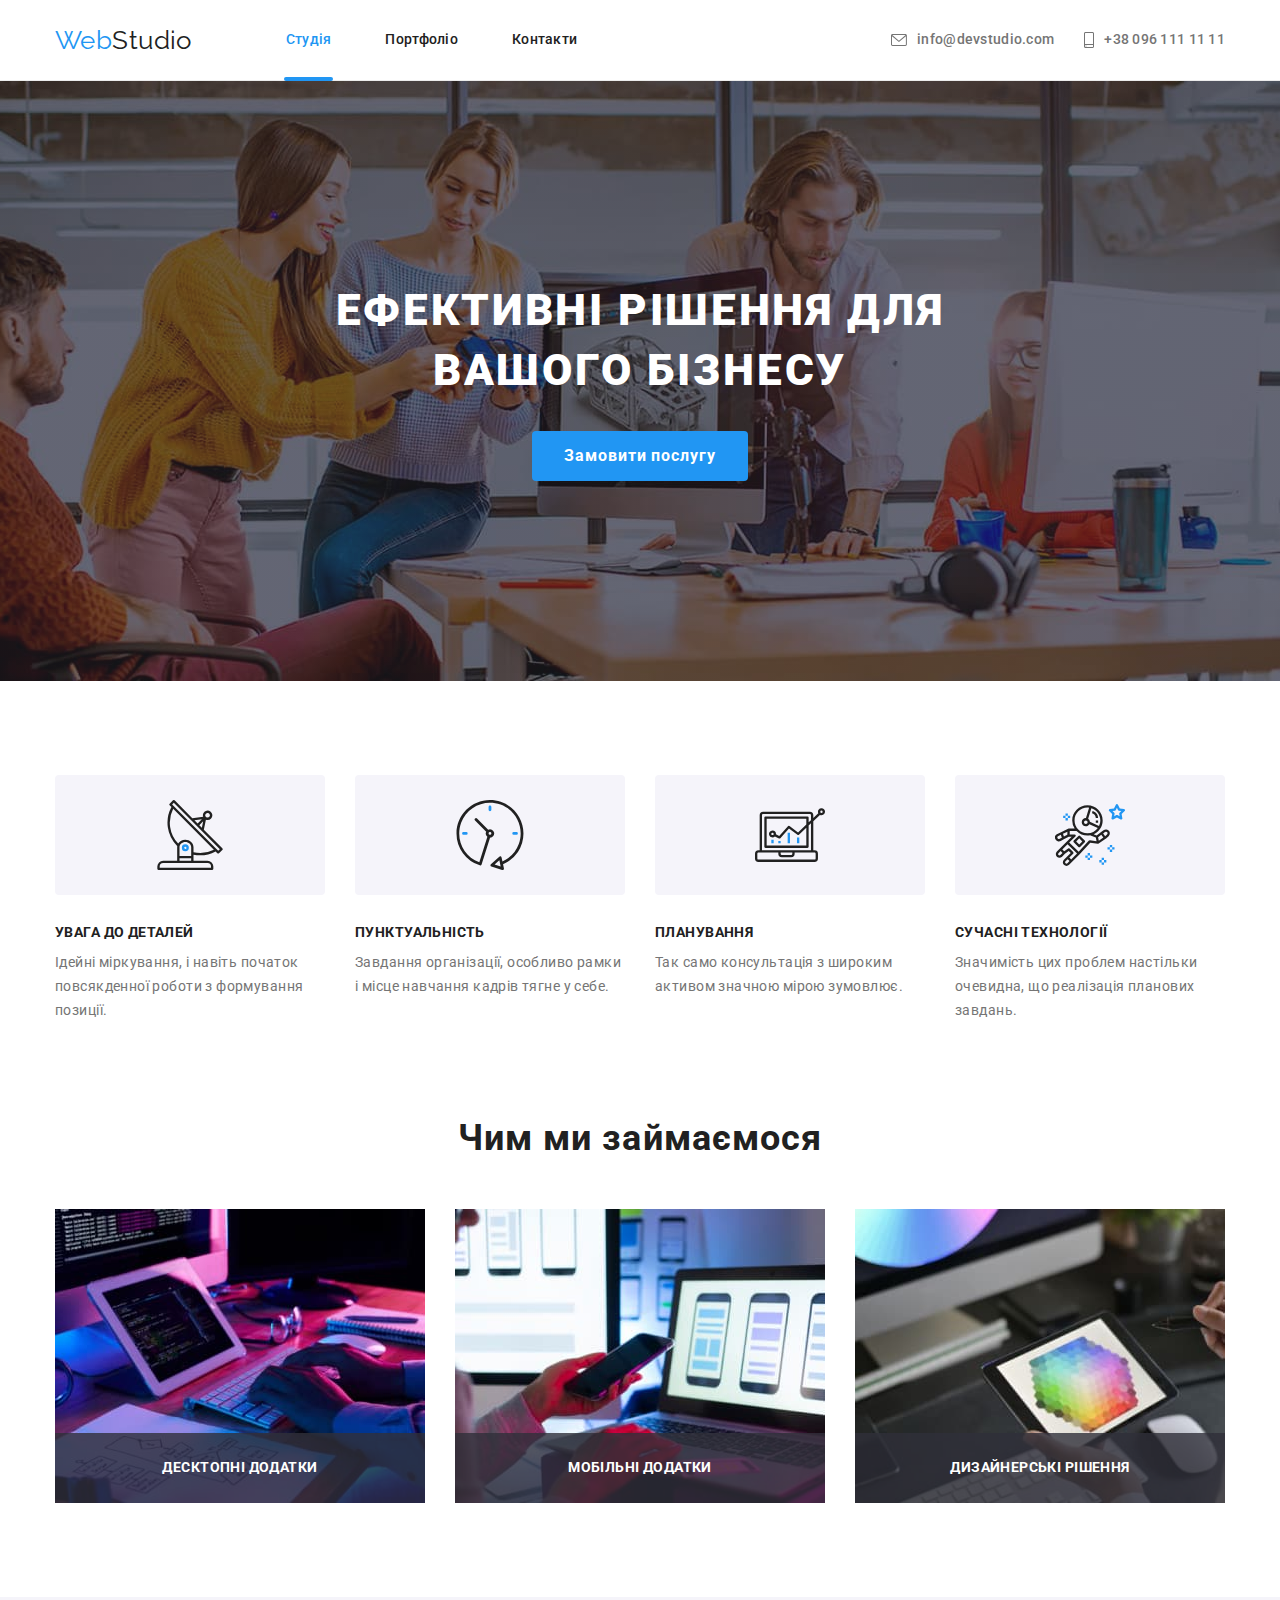
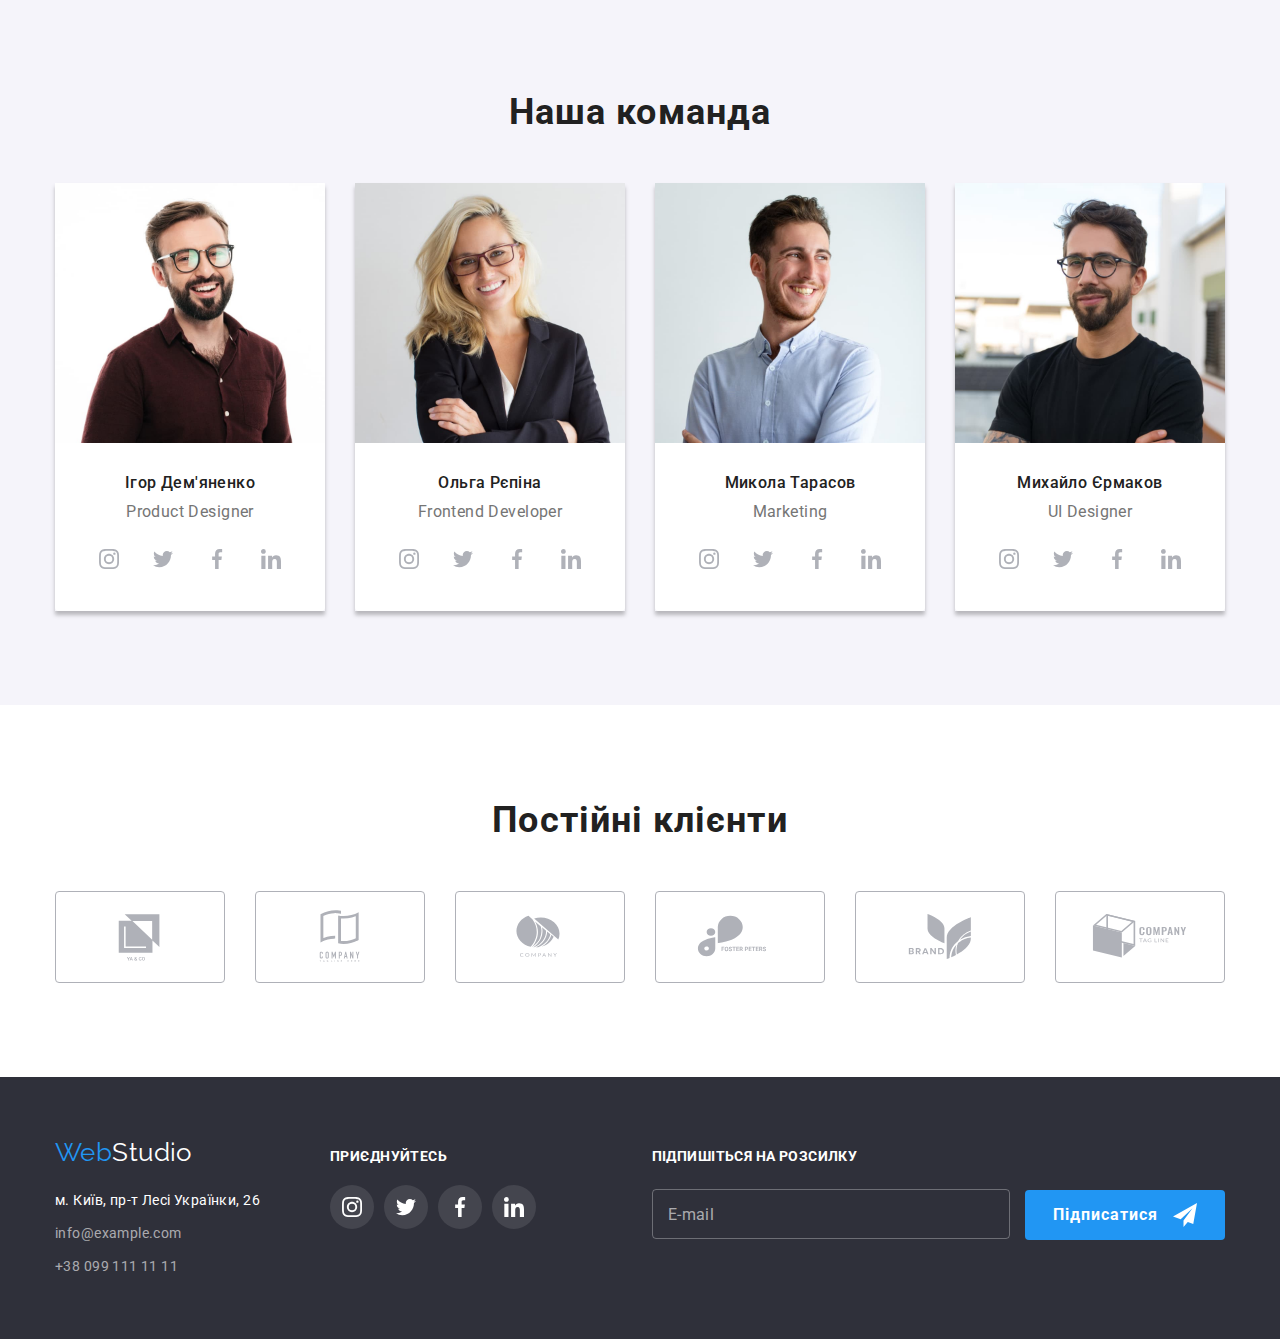
==== index.html @ 9e4a6df4 "Update" ====
<!DOCTYPE html>
<html lang="uk">
  <head>
    <meta charset="UTF-8" />
    <meta http-equiv="X-UA-Compatible" content="IE=edge" />
    <meta name="viewport" content="width=device-width, initial-scale=1.0" />
    <title>Document</title>
    <link
      href="https://fonts.googleapis.com/css2?family=Raleway:wght@700&family=Roboto:wght@400;500;700;900&display=swap"
      rel="stylesheet"
    />
    <link
      rel="stylesheet"
      href="https://cdnjs.cloudflare.com/ajax/libs/modern-normalize/1.1.0/modern-normalize.min.css"
    />
    <link rel="stylesheet" href="./css/main.min.css" />
  </head>

  <body>
    <!-- Head -->
    <header class="header">
      <div class="container header__container">
        <a class="logo" href="./index.html"><span class="logo__accent">Web</span>Studio</a>
        <div class="menu-container">
          <nav class="navigation">
            <ul class="navigation__list">
              <li class="navigation__item">
                <a href="./index.html" class="navigation__link navigation__link_current">Студія</a>
              </li>
              <li class="navigation__item">
                <a href="./portfolio.html" class="navigation__link">Портфоліо</a>
              </li>
              <li class="navigation__item">
                <a href="" class="navigation__link">Контакти</a>
              </li>
            </ul>
          </nav>
          <ul class="contact">
            <li class="contact__item">
              <a href="mailto:info@devstudio.com" class="contact__link"
                ><svg class="contact__icon" width="16" height="12">
                  <use href="./images/icons.svg#icon-envelope"></use></svg
                >info@devstudio.com</a
              >
            </li>
            <li class="contact__item">
              <a href="tel:+380961111111" class="contact__link"
                ><svg class="contact__icon" width="10" height="16">
                  <use href="./images/icons.svg#icon-smartphone"></use></svg
                >+38 096 111 11 11</a
              >
            </li>
          </ul>
        </div>
        <button class="menu-open" type="button">
          <svg class="menu-open-icon" width="40" height="40">
            <use href="./images/icons.svg#icon-menu_open"></use>
          </svg>
        </button>
      </div>
      <div class="mob-menu is-hidden">
        <div class="container">
          <div class="mob-menu-top">
            <button class="menu-close" type="button">
              <svg class="menu-close-icon" width="40" height="40">
                <use href="./images/icons.svg#icon-menu-close"></use>
              </svg>
            </button>
            <nav class="mob-menu-nav">
              <ul class="mob-menu-list">
                <li class="mob-menu-item">
                  <a href="./index.html" class="mob-menu-link mob-menu-link--current">Студія</a>
                </li>
                <li class="mob-menu-item">
                  <a href="./portfolio.html" class="mob-menu-link">Портфоліо</a>
                </li>
                <li class="mob-menu-item">
                  <a href="" class="mob-menu-link">Контакти</a>
                </li>
              </ul>
            </nav>
          </div>
          <div class="mob-menu-bottom">
            <ul class="mob-connect-list">
              <li class="mob-connect-item">
                <a href="tel:+380961111111" class="mob-connect-link__tel">+38 096 111 11 11</a>
              </li>
              <li class="mob-connect-item">
                <a href="mailto:info@devstudio.com" class="mob-connect-link__mail"
                  >info@devstudio.com</a
                >
              </li>
            </ul>
            <ul class="mob-soc-list">
              <li class="mob-soc-item">
                <a class="mob-soc-link" href="" target="_blank" rel="noopener noreferrer nofollow"
                  >Instagram</a
                >
              </li>
              <li class="mob-soc-item">
                <a class="mob-soc-link" href="" target="_blank" rel="noopener noreferrer nofollow"
                  >Twitter</a
                >
              </li>
              <li class="mob-soc-item">
                <a class="mob-soc-link" href="" target="_blank" rel="noopener noreferrer nofollow"
                  >Facebook</a
                >
              </li>
              <li class="mob-soc-item">
                <a class="mob-soc-link" href="" target="_blank" rel="noopener noreferrer nofollow"
                  >LinkedIn</a
                >
              </li>
            </ul>
          </div>
        </div>
      </div>
    </header>
    <!-- Hero -->
    <main>
      <section class="hero">
        <div class="container hero__container">
          <h1 class="hero__title">Ефективні рішення для<br />вашого бізнесу</h1>
          <button type="button" class="button hero__button" data-modal-open>
            Замовити послугу
          </button>
        </div>
      </section>
      <!-- Feature -->
      <section class="section feature">
        <div class="container feature__container">
          <h2 class="feature__title visually_hidden">Переваги</h2>
          <ul class="picture">
            <li class="picture__item">
              <div class="picture__img">
                <svg class="picture__icon" width="70" height="70">
                  <use href="./images/icons.svg#icon-antenna"></use>
                </svg>
              </div>
              <h3 class="picture__title">УВАГА ДО ДЕТАЛЕЙ</h3>
              <p class="picture__text">
                Ідейні міркування, і навіть початок повсякденної роботи з формування позиції.
              </p>
            </li>
            <li class="picture__item">
              <div class="picture__img">
                <svg class="picture__icon" width="70" height="70">
                  <use href="./images/icons.svg#icon-clock"></use>
                </svg>
              </div>
              <h3 class="picture__title">ПУНКТУАЛЬНІСТЬ</h3>
              <p class="picture__text">
                Завдання організації, особливо рамки і місце навчання кадрів тягне у себе.
              </p>
            </li>
            <li class="picture__item">
              <div class="picture__img">
                <svg class="picture__icon" width="70" height="70">
                  <use href="./images/icons.svg#icon-diagram"></use>
                </svg>
              </div>
              <h3 class="picture__title">ПЛАНУВАННЯ</h3>
              <p class="picture__text">
                Так само консультація з широким активом значною мірою зумовлює.
              </p>
            </li>
            <li class="picture__item">
              <div class="picture__img">
                <svg class="picture__icon" width="70" height="70">
                  <use href="./images/icons.svg#icon-astronaut"></use>
                </svg>
              </div>
              <h3 class="picture__title">СУЧАСНІ ТЕХНОЛОГІЇ</h3>
              <p class="picture__text">
                Значимість цих проблем настільки очевидна, що реалізація планових завдань.
              </p>
            </li>
          </ul>
        </div>
      </section>
      <!-- Presentation -->
      <section class="section presentation section-hidden">
        <div class="container presentation__container">
          <h2 class="presentation__title section_title">Чим ми займаємося</h2>
          <ul class="gallery">
            <li class="gallery__item">
              <img
                src="./images/computer.jpg"
                alt="Персональний комп'ютер"
                width="370"
                height="294"
              />
              <p class="gallery__title">Десктопні додатки</p>
            </li>
            <li class="gallery__item">
              <img src="./images/phone.jpg" alt="Мобільний пристрій" width="370" height="294" />
              <p class="gallery__title">Мобільні додатки</p>
            </li>
            <li class="gallery__item">
              <img src="./images/tablet.jpg" alt="Планшет" width="370" height="294" />
              <p class="gallery__title">Дизайнерські рішення</p>
            </li>
          </ul>
        </div>
      </section>
      <!-- Team -->
      <section class="section section-secondary-bg-color">
        <div class="container">
          <h2 class="section_title">Наша команда</h2>
          <ul class="team">
            <li class="team__item">
              <img src="./images/designer.jpg" alt="Співробітник" width="270" />
              <div class="team-card">
                <h3 class="team-card__title">Ігор Дем'яненко</h3>
                <p class="team-card__profession">Product Designer</p>
                <ul class="social">
                  <li class="social__item">
                    <a href="" class="social__link">
                      <svg class="social__icon" width="20" height="20">
                        <use href="./images/icons.svg#icon-instagram"></use>
                      </svg>
                    </a>
                  </li>
                  <li class="social__item">
                    <a href="" class="social__link"
                      ><svg class="social__icon" width="20" height="20">
                        <use href="./images/icons.svg#icon-twitter"></use></svg
                    ></a>
                  </li>
                  <li class="social__item">
                    <a href="" class="social__link"
                      ><svg class="social__icon" width="20" height="20">
                        <use href="./images/icons.svg#icon-facebook"></use></svg
                    ></a>
                  </li>
                  <li class="social__item">
                    <a href="" class="social__link"
                      ><svg class="social__icon" width="20" height="20">
                        <use href="./images/icons.svg#icon-linkedin"></use></svg
                    ></a>
                  </li>
                </ul>
              </div>
            </li>
            <li class="team__item">
              <img src="./images/developer.jpg" alt="Співробітниця" width="270" />
              <div class="team-card">
                <h3 class="team-card__title">Ольга Рєпіна</h3>
                <p class="team-card__profession">Frontend Developer</p>
                <ul class="social">
                  <li class="social__item">
                    <a href="" class="social__link">
                      <svg class="social__icon" width="20" height="20">
                        <use href="./images/icons.svg#icon-instagram"></use>
                      </svg>
                    </a>
                  </li>
                  <li class="social__item">
                    <a href="" class="social__link"
                      ><svg class="social__icon" width="20" height="20">
                        <use href="./images/icons.svg#icon-twitter"></use></svg
                    ></a>
                  </li>
                  <li class="social__item">
                    <a href="" class="social__link"
                      ><svg class="social__icon" width="20" height="20">
                        <use href="./images/icons.svg#icon-facebook"></use></svg
                    ></a>
                  </li>
                  <li class="social__item">
                    <a href="" class="social__link"
                      ><svg class="social__icon" width="20" height="20">
                        <use href="./images/icons.svg#icon-linkedin"></use></svg
                    ></a>
                  </li>
                </ul>
              </div>
            </li>
            <li class="team__item">
              <img src="./images/marketing.jpg" alt="Співробітник" width="270" />
              <div class="team-card">
                <h3 class="team-card__title">Микола Тарасов</h3>
                <p class="team-card__profession">Marketing</p>
                <ul class="social">
                  <li class="social__item">
                    <a href="" class="social__link">
                      <svg class="social__icon" width="20" height="20">
                        <use href="./images/icons.svg#icon-instagram"></use>
                      </svg>
                    </a>
                  </li>
                  <li class="social__item">
                    <a href="" class="social__link"
                      ><svg class="social__icon" width="20" height="20">
                        <use href="./images/icons.svg#icon-twitter"></use></svg
                    ></a>
                  </li>
                  <li class="social__item">
                    <a href="" class="social__link"
                      ><svg class="social__icon" width="20" height="20">
                        <use href="./images/icons.svg#icon-facebook"></use></svg
                    ></a>
                  </li>
                  <li class="social__item">
                    <a href="" class="social__link"
                      ><svg class="social__icon" width="20" height="20">
                        <use href="./images/icons.svg#icon-linkedin"></use></svg
                    ></a>
                  </li>
                </ul>
              </div>
            </li>
            <li class="team__item">
              <img src="./images/uidesigner.jpg" alt="Співробітник" width="270" />
              <div class="team-card">
                <h3 class="team-card__title">Михайло Єрмаков</h3>
                <p class="team-card__profession">UI Designer</p>
                <ul class="social">
                  <li class="social__item">
                    <a href="" class="social__link">
                      <svg class="social__icon" width="20" height="20">
                        <use href="./images/icons.svg#icon-instagram"></use>
                      </svg>
                    </a>
                  </li>
                  <li class="social__item">
                    <a href="" class="social__link"
                      ><svg class="social__icon" width="20" height="20">
                        <use href="./images/icons.svg#icon-twitter"></use></svg
                    ></a>
                  </li>
                  <li class="social__item">
                    <a href="" class="social__link"
                      ><svg class="social__icon" width="20" height="20">
                        <use href="./images/icons.svg#icon-facebook"></use></svg
                    ></a>
                  </li>
                  <li class="social__item">
                    <a href="" class="social__link"
                      ><svg class="social__icon" width="20" height="20">
                        <use href="./images/icons.svg#icon-linkedin"></use></svg
                    ></a>
                  </li>
                </ul>
              </div>
            </li>
          </ul>
        </div>
      </section>
      <!-- Client -->
      <section class="section">
        <div class="container">
          <h2 class="section_title">Постійні клієнти</h2>
          <ul class="client">
            <li class="client__item">
              <a href="" class="client__link"
                ><svg class="client__icon" width="106" height="60">
                  <use href="./images/icons.svg#icon-logo"></use></svg
              ></a>
            </li>
            <li class="client__item">
              <a href="" class="client__link"
                ><svg class="client__icon" width="106" height="60">
                  <use href="./images/icons.svg#icon-logo-1"></use></svg
              ></a>
            </li>
            <li class="client__item">
              <a href="" class="client__link"
                ><svg class="client__icon" width="106" height="60">
                  <use href="./images/icons.svg#icon-logo-2"></use></svg
              ></a>
            </li>
            <li class="client__item">
              <a href="" class="client__link"
                ><svg class="client__icon" width="106" height="60">
                  <use href="./images/icons.svg#icon-logo-3"></use></svg
              ></a>
            </li>
            <li class="client__item">
              <a href="" class="client__link"
                ><svg class="client__icon" width="106" height="60">
                  <use href="./images/icons.svg#icon-logo-4"></use></svg
              ></a>
            </li>
            <li class="client__item">
              <a href="" class="client__link"
                ><svg class="client__icon" width="106" height="60">
                  <use href="./images/icons.svg#icon-logo-5"></use></svg
              ></a>
            </li>
          </ul>
        </div>
      </section>
    </main>
    <!-- Footer -->
    <footer class="footer">
      <div class="container footer__container">
        <div class="footer__content">
          <div class="footer__left">
            <a class="logo logo_light" href="./index.html"
              ><span class="logo__accent">Web</span>Studio</a
            >
            <address>
              <ul class="connect">
                <li class="connect__item">
                  <a
                    href="https://goo.gl/maps/UnmmoopjUjEERXCH8"
                    target="_blank"
                    rel="noopener noreferrer"
                    class="connect__link"
                    >м. Київ, пр-т Лесі Українки, 26</a
                  >
                </li>
                <li class="connect__item">
                  <a href="mailto:info@example.com" class="connect__link connect__link_grey"
                    >info@example.com</a
                  >
                </li>
                <li class="connect__item">
                  <a href="tel:+380991111111" class="connect__link connect__link_grey"
                    >+38 099 111 11 11</a
                  >
                </li>
              </ul>
            </address>
          </div>
          <div class="invait">
            <h2 class="invait__title">приєднуйтесь</h2>
            <ul class="social">
              <li class="social__item">
                <a href="" class="social__link"
                  ><svg class="social__icon social__icon_white" width="20" height="20">
                    <use href="./images/icons.svg#icon-instagram"></use></svg
                ></a>
              </li>
              <li class="social__item">
                <a href="" class="social__link"
                  ><svg class="social__icon social__icon_white" width="20" height="20">
                    <use href="./images/icons.svg#icon-twitter"></use></svg
                ></a>
              </li>
              <li class="social__item">
                <a href="" class="social__link"
                  ><svg class="social__icon social__icon_white" width="20" height="20">
                    <use href="./images/icons.svg#icon-facebook"></use></svg
                ></a>
              </li>
              <li class="social__item">
                <a href="" class="social__link"
                  ><svg class="social__icon social__icon_white" width="20" height="20">
                    <use href="./images/icons.svg#icon-linkedin"></use></svg
                ></a>
              </li>
            </ul>
          </div>
        </div>
        <form class="subscribe">
          <label for="user-email" class="subscribe__label">Підпишіться на розсилку</label>
          <div class="connection">
            <input
              type="email"
              class="connection__input"
              name="user-email"
              id="subscribe-email"
              placeholder="E-mail"
              required
            />
            <button class="connection__button" type="submit">
              Підписатися
              <svg class="connection__icon" width="24" height="24">
                <use href="./images/icons.svg#icon-send"></use>
              </svg>
            </button>
          </div>
        </form>
      </div>
    </footer>
    <!-- Modal -->
    <div class="backdrop is-hidden" data-modal>
      <div class="modal">
        <button type="button" class="modal__close" data-modal-close>
          <svg class="modal__cross" width="18" height="18">
            <use href="./images/icons.svg#icon-close"></use>
          </svg>
        </button>
        <p class="modal__title">Залиште свої дані, ми вам передзвонимо</p>
        <form class="modal__form">
          <div class="modal__fieled">
            <label for="user-name" class="modal__label">Ім'я</label>
            <span class="modal__wrap">
              <input type="text" class="modal__input" name="user-name" id="user-name" required />
              <svg class="modal__icon" width="18" height="18">
                <use href="./images/icons.svg#icon-person"></use>
              </svg>
            </span>
          </div>
          <div class="modal__fieled">
            <label for="user-tel" class="modal__label">Телефон</label>
            <span class="modal__wrap">
              <input type="tel" class="modal__input" name="user-tel" id="user-tel" required />
              <svg class="modal__icon" width="18" height="18">
                <use href="./images/icons.svg#icon-phone"></use>
              </svg>
            </span>
          </div>
          <div class="modal__fieled">
            <label for="user-email" class="modal__label">Пошта</label>
            <span class="modal__wrap">
              <input type="email" class="modal__input" name="user-email" id="user-email" required />
              <svg class="modal__icon" width="18" height="18">
                <use href="./images/icons.svg#icon-email"></use>
              </svg>
            </span>
          </div>
          <div class="modal__fieled">
            <label for="user-text" class="modal__label">Коментар</label>
            <textarea
              name="user-text"
              class="modal__comment"
              id="user-text"
              placeholder="Введіть текст"
            ></textarea>
          </div>
          <div class="modal__agreement">
            <input
              type="checkbox"
              class="modal__check visually_hidden"
              name="mailing-list"
              id="mailing-list"
            />
            <label for="mailing-list" class="check__text"
              ><span class="modal__box"
                ><svg class="modal__mark" width="11" height="8">
                  <use href="./images/icons.svg#icon-check"></use></svg></span
              ><span
                >Погоджуюся з розсилкою та приймаю
                <a href="" class="modal__agree"> Умови договору</a></span
              ></label
            >
          </div>
          <button class="modal__button" type="submit">Відправити</button>
        </form>
      </div>
    </div>
    <script src="./js/modal.js"></script>
    <script src="./js/menu.js"></script>
  </body>
</html>
---- css/main.min.css ----
*,*::before,*::after{box-sizing:border-box}h1,h2,h3,h4,h5,p{margin-top:0;margin-bottom:0}ul,ol{list-style:none;padding:0;margin:0}img{display:block;width:100%;max-width:100%;height:auto}a{color:currentColor;text-decoration:none}address{font-style:normal}body{background-color:#fff;color:#757575;font-family:Roboto,sans-serif;letter-spacing:.03em;font-size:14px;line-height:1.71}header{border-bottom-width:1px;border-bottom-style:solid;border-bottom-color:#ececec}.visually_hidden{position:absolute;white-space:nowrap;width:1px;height:1px;overflow:hidden;border:0;padding:0;clip:rect(0 0 0 0);-webkit-clip-path:inset(50%);clip-path:inset(50%);margin:-1px}.is-hidden{visibility:hidden;opacity:0;pointer-events:none}.no-scroll{overflow:hidden}.section{padding-top:60px;padding-bottom:60px}@media screen and (min-width: 1200px){.section{padding-top:94px;padding-bottom:94px}}.container{margin-left:auto;margin-right:auto;width:100%;padding-left:15px;padding-right:15px}@media screen and (min-width: 480px){.container{max-width:480px}}@media screen and (min-width: 768px){.container{max-width:768px}}@media screen and (min-width: 1200px){.container{max-width:1200px}}.section_title{font-weight:700;text-align:center;letter-spacing:.03em;color:#212121;margin-top:0}@media screen and (max-width: 1199px){.section_title{font-size:28px;line-height:1.18;margin-bottom:30px}}@media screen and (min-width: 1200px){.section_title{font-size:36px;line-height:1.17;margin-bottom:50px}}button{font-family:inherit;display:inline-block;cursor:pointer;text-decoration:none;border:0;border-radius:4px}.hero__button{color:#fff;background-color:#2196f3;font-weight:700;font-size:16px;line-height:1.87;letter-spacing:.06em;padding:10px 32px;min-width:216px}.logo{color:#212121;font-family:Raleway,sans-serif;font-size:24px;line-height:1.17;text-decoration:none}@media screen and (min-width: 1200px){.logo{font-size:26px;line-height:1.19}}.logo__accent{color:#2196f3}.logo_light{color:#fff}.menu-container{display:none}@media screen and (min-width: 768px){.menu-container{display:contents}}.navigation__list{display:flex;gap:50px}@media screen and (min-width: 768px){.navigation__list{margin-left:88px}}@media screen and (min-width: 1200px){.navigation__list{margin-left:92px}}.navigation__list .navigation__link{color:#212121;font-weight:500;font-size:14px;line-height:1.14;letter-spacing:.02em;text-decoration:none;display:block;padding-top:32px;padding-bottom:32px;padding-left:2px;padding-right:2px;transition:250ms cubic-bezier(0.4, 0, 0.2, 1)}.navigation__list .navigation__link:hover,.navigation__list .navigation__link:focus{color:#2196f3}.navigation__list .navigation__link_current{color:#2196f3;position:relative}.navigation__list .navigation__link_current::after{content:"";width:100%;height:4px;background-color:#2196f3;border-radius:2px;position:absolute;bottom:-1px;left:0}.contact{display:flex;margin-left:auto}.contact__link{font-weight:500;font-size:14px;line-height:1.14;letter-spacing:.02em;text-decoration:none;display:flex;align-items:center;color:#757575;transition:250ms cubic-bezier(0.4, 0, 0.2, 1)}.contact__link:hover,.contact__link:focus{color:#2196f3}@media screen and (min-width: 768px){.contact{flex-wrap:wrap;gap:10px;width:160px}}@media screen and (min-width: 1200px){.contact{gap:30px;width:100%;justify-content:end}}.contact__icon{fill:currentColor;margin-right:10px}.header__container{display:flex;align-items:center;height:60px}@media screen and (min-width: 768px){.header__container{height:80px}}.menu-open{fill:#212121;margin-left:auto;background-color:rgba(0,0,0,0);border:none;padding:0px;margin-top:10px;margin-bottom:10px}.menu-open:hover,.menu-open:focus{fill:#2196f3}@media screen and (min-width: 767px){.menu-open{display:none}}.mob-menu{position:fixed;top:0;left:0;background-color:#fff;width:100vw;height:100vh;padding:10px 0px 48px 25px}.mob-menu>.container{height:100%;display:flex;flex-direction:column;justify-content:space-between;overflow:auto}.menu-close{fill:#212121;margin-left:auto;display:block;background-color:rgba(0,0,0,0);border:none;padding:0px;transition:250ms cubic-bezier(0.4, 0, 0.2, 1)}.menu-close:hover,.menu-close:focus{fill:#2196f3}.mob-menu-link{font-weight:500;font-size:40px;line-height:1.18;letter-spacing:.02em;color:#212121;transition:250ms cubic-bezier(0.4, 0, 0.2, 1)}.mob-menu-link:hover,.mob-menu-link:focus{color:#2196f3}.mob-menu-item:not(:last-child){margin-bottom:32px}.mob-connect-link__mail{font-weight:500;font-size:24px;line-height:1.17;letter-spacing:.02em;margin-top:32px;transition:250ms cubic-bezier(0.4, 0, 0.2, 1)}.mob-connect-link__mail:hover,.mob-connect-link__mail:focus{color:#2196f3}.mob-connect-link__tel{font-weight:500;font-size:34px;line-height:1.18;letter-spacing:.02em;transition:250ms cubic-bezier(0.4, 0, 0.2, 1);margin-bottom:32px}.mob-connect-link__tel:hover,.mob-connect-link__tel:focus{color:#2196f3}.mob-connect-item:not(:last-child){margin-bottom:32px}.mob-connect-list{margin-bottom:64px}.mob-soc-link{font-weight:500;font-size:18px;line-height:1.22;letter-spacing:.02em;color:#2196f3}.mob-soc-list{display:flex;position:relative;gap:20px}.mob-soc-item:not(:last-child)::after{content:"";position:absolute;margin-left:10px;width:0;height:22px;border:1px solid;color:rgba(33,33,33,.2)}.hero{background-color:#2f303a;text-align:center;padding-top:118px;padding-bottom:118px;max-width:1600px;height:auto;margin-left:auto;margin-right:auto;background-image:linear-gradient(rgba(47, 48, 58, 0.4), rgba(47, 48, 58, 0.4)),url(../images/hero-bg.jpg);background-repeat:no-repeat;background-position:center;background-size:cover}@media screen and (min-width: 1200px){.hero{padding-top:200px;padding-bottom:200px;height:600px}}.hero__title{color:#fff;font-weight:900;font-size:26px;line-height:1.62;letter-spacing:.06em;text-transform:uppercase;margin-top:0;margin-bottom:30px}@media screen and (min-width: 1200px){.hero__title{font-size:44px;line-height:1.36}}.picture{display:flex;flex-wrap:wrap;gap:30px}.picture__title{color:#212121;font-weight:700;font-size:14px;line-height:1.14;margin-top:0;margin-bottom:10px}@media screen and (max-width: 767px){.picture__title{text-align:center}}.picture__item{width:100%}@media screen and (min-width: 768px){.picture__item{width:calc((100% - 30px)/2)}}@media screen and (min-width: 1200px){.picture__item{width:calc((100% - 90px)/4)}}.picture__img{width:100%;height:120px;background-color:#f5f4fa;border-radius:4px;display:flex;align-items:center;justify-content:center;margin-bottom:30px}.section-hidden{padding-top:0}@media screen and (max-width: 1199px){.section-hidden{display:none}}.gallery{display:flex;flex-wrap:wrap;gap:30px}.gallery__item{width:370px;position:relative}.gallery__title{color:#fff;background-color:rgba(47,48,58,.8);font-weight:700;font-size:14px;line-height:1.14;text-align:center;letter-spacing:.03em;text-transform:uppercase;position:absolute;bottom:0;left:0;display:flex;align-items:center;justify-content:center;width:100%;height:70px}.section-secondary-bg-color{background-color:#f5f4fa}.team-card__title{color:#212121;font-weight:500;font-size:16px;line-height:1.19;text-align:center;background-color:#fff;margin-bottom:10px;display:flex;justify-content:center}.team{display:flex;flex-wrap:wrap;gap:30px}.team .team-card__profession{font-size:16px;line-height:1.19;text-align:center;background-color:#fff;display:flex;justify-content:center;margin-bottom:16px}.team .team__item{width:100%;box-shadow:0px 4px 4px 0px rgba(0,0,0,.25)}@media screen and (min-width: 768px){.team .team__item{width:calc((100% - 30px)/2)}}@media screen and (min-width: 1200px){.team .team__item{width:calc((100% - 30px)/4);width:270px}}.team-card{padding:30px 10px;background-color:#fff;border-radius:0px 0px 4px 4px}.team-card .social{display:flex;justify-content:center;gap:10px}.social__link{width:44px;height:44px;background-color:#fff;border-radius:50%;display:flex;align-items:center;justify-content:center;transition:250ms cubic-bezier(0.4, 0, 0.2, 1)}.social__link:hover,.social__link:focus{background-color:#2196f3}.social__icon{fill:#afb1b8;transition:250ms cubic-bezier(0.4, 0, 0.2, 1)}.social__link:hover .social__icon,.social__link:focus .social__icon{fill:#fff}.client{display:flex;flex-wrap:wrap;justify-content:center;gap:30px}.client__link{height:92px;border:1px solid #afb1b8;border-radius:4px;display:flex;align-items:center;justify-content:center;transition:250ms cubic-bezier(0.4, 0, 0.2, 1)}.client__link:hover,.client__link:focus{border-color:#2196f3}@media screen and (min-width: 480px){.client__link{width:210px}}@media screen and (min-width: 768px){.client__link{width:226px}}@media screen and (min-width: 1200px){.client__link{width:170px}}.client__icon{fill:#afb1b8;transition:250ms cubic-bezier(0.4, 0, 0.2, 1)}.client__link:hover .client__icon,.client__link:focus .client__icon{fill:#2196f3}.client__item .item{width:100%}@media screen and (min-width: 480px){.client__item .item{width:calc((100% - 30px)/2)}}@media screen and (min-width: 768px){.client__item .item{width:calc((100% - 30px)/3)}}@media screen and (min-width: 1200px){.client__item .item{width:calc((100% - 30px)/6)}}.filter{display:flex;flex-wrap:wrap;margin-bottom:40px;-moz-column-gap:8px;column-gap:8px;row-gap:15px;width:326px}@media screen and (min-width: 768px){.filter{width:100%;justify-content:center;margin-bottom:30px}}@media screen and (min-width: 1200px){.filter{margin-bottom:50px}}.filter__button{color:#212121;background-color:#f5f4fa;font-weight:500;font-size:16px;line-height:1.62;padding:6px 22px;min-width:73px;transition:250ms cubic-bezier(0.4, 0, 0.2, 1)}.filter__button:hover,.filter__button:focus{color:#fff;background-color:#2196f3;border-color:#2196f3;box-shadow:0px 4px 4px 0px rgba(0,0,0,.25)}.definition{padding:20px 24px;border-right:1px solid #eee;border-bottom:1px solid #eee;border-left:1px solid #eee;flex-grow:1}.definition__title{color:#212121;font-weight:700;font-size:18px;line-height:2;letter-spacing:.06em;margin-bottom:4px}.definition__type{font-size:16px;line-height:1.87}.product{display:flex;flex-wrap:wrap;gap:30px}.product__wrap{position:relative;overflow:hidden}.product__description{font-size:18px;line-height:1.56;letter-spacing:.03em;color:#fff;position:absolute;top:0;left:0;background-color:rgba(33,150,243,.9);padding-top:63px;padding-left:24px;padding-right:24px;height:100%;transform:translateY(100%);transition:transform 250ms cubic-bezier(0.4, 0, 0.2, 1)}.product__item{width:100%;position:relative;transition:250ms cubic-bezier(0.4, 0, 0.2, 1)}.product__item:hover,.product__item:focus{cursor:pointer;box-shadow:0px 4px 4px 0px rgba(0,0,0,.25)}.product__item:hover .product__description,.product__item:focus .product__description{transform:translateY(0)}@media screen and (min-width: 768px){.product__item{width:calc((100% - 30px)/2);width:354px}}@media screen and (min-width: 1200px){.product__item{width:calc((100% - 30px)/4);width:370px}}.product__link{display:flex;flex-direction:column;height:100%}.footer{background-color:#2f303a;padding-top:60px;padding-bottom:60px}.footer__container{text-align:center}@media screen and (min-width: 1200px){.footer__container{display:flex;align-items:baseline;text-align:start}}@media screen and (min-width: 768px){.footer__content{display:flex;gap:165px;align-items:baseline}}@media screen and (min-width: 1200px){.footer__content{gap:70px}}.footer__left{margin-bottom:60px}@media screen and (min-width: 768px){.footer__left{margin-left:76px}}@media screen and (min-width: 1200px){.footer__left{margin-bottom:0px;margin-left:0px}}.connect{margin-top:20px}.connect__link{color:#fff;text-decoration:none;font-style:normal;display:block;transition:250ms cubic-bezier(0.4, 0, 0.2, 1)}.connect__link:hover,.connect__link:focus{color:#2196f3}.connect__link_grey{color:rgba(255,255,255,.6);text-decoration:none;font-style:normal;display:block;transition:250ms cubic-bezier(0.4, 0, 0.2, 1)}.connect__link_grey:hover,.connect__link_grey:focus{color:#2196f3}.connect__item:not(:last-child){margin-bottom:8px}@media screen and (min-width: 1200px){.connect__item:not(:last-child){margin-bottom:9px}}.invait__title{font-weight:700;font-size:14px;line-height:1.14;letter-spacing:.03em;text-transform:uppercase;color:#fff;margin-bottom:20px}.social{display:flex;gap:10px;justify-content:center;margin-bottom:60px}@media screen and (min-width: 1200px){.social{justify-content:flex-start}}@media screen and (min-width: 768px){.social{margin-bottom:0px}}.social__icon_white{fill:#fff}.social__link{width:44px;height:44px;background-color:rgba(255,255,255,.1);border-radius:50%;display:flex;align-items:center;justify-content:center;transition:250ms cubic-bezier(0.4, 0, 0.2, 1)}.social__link:hover,.social__link:focus{background-color:#2196f3}.subscribe{margin-left:auto}.subscribe__label{font-weight:700;font-size:14px;line-height:1.14;letter-spacing:.03em;text-transform:uppercase;color:#fff}.connection{margin-top:20px;position:relative}@media screen and (min-width: 1200px){.connection{margin-top:20px}}.connection__input{min-width:300px;width:100%;height:50px;border:1px solid rgba(255,255,255,.3);border-radius:4px;color:#fff;background-color:rgba(0,0,0,0);padding:16px 15px;font-size:16px;line-height:1.25;letter-spacing:.03em}.connection__input:focus{outline:none}.connection__input::-moz-placeholder{font-size:16px;line-height:1.25;letter-spacing:.03em;color:rgba(255,255,255,.6)}.connection__input:-ms-input-placeholder{font-size:16px;line-height:1.25;letter-spacing:.03em;color:rgba(255,255,255,.6)}.connection__input::placeholder{font-size:16px;line-height:1.25;letter-spacing:.03em;color:rgba(255,255,255,.6)}@media screen and (min-width: 768px){.connection__input{width:450px}}@media screen and (min-width: 1200px){.connection__input{width:358px}}.connection__button{display:flex;align-items:center;justify-content:center;width:200px;height:50px;background:#2196f3;border-radius:4px;color:#fff;font-weight:700;font-size:16px;line-height:1.88;text-align:left;letter-spacing:.06em;padding:10px 28px;margin:20px auto 0}@media screen and (min-width: 1200px){.connection__button{display:inline-flex;margin-left:12px;margin-top:0}}.connection__icon{fill:#fff;margin-left:auto}.backdrop{position:fixed;top:0%;width:100%;height:100%;background-color:rgba(0,0,0,.2);transition:opacity 250ms cubic-bezier(0.4, 0, 0.2, 1),visibility 250ms cubic-bezier(0.4, 0, 0.2, 1)}.modal{width:450px;min-height:609px;background-color:#fff;box-shadow:0px 1px 3px rgba(0,0,0,.12),0px 1px 1px rgba(0,0,0,.14),0px 2px 1px rgba(0,0,0,.2);border-radius:4px;position:absolute;top:50%;left:50%;transform:translate(-50%, -50%) scale(1) rotate(360deg);transition:transform 250ms cubic-bezier(0.4, 0, 0.2, 1);padding:40px}@media screen and (min-width: 1200px){.modal{width:528px;min-height:581px}}.backdrop.is-hidden .modal{transform:translate(-50%, -50%) scale(0) rotate(0)}.modal__close{width:30px;height:30px;border:1px solid rgba(0,0,0,.1);border-radius:50%;background-color:#fff;position:absolute;top:8px;right:8px;display:flex;align-items:center;justify-content:center}.modal__cross{fill:#000;transition:250ms cubic-bezier(0.4, 0, 0.2, 1)}.modal__cross:hover,.modal__cross:focus{fill:#2196f3}.modal__title{font-weight:700;font-size:20px;line-height:1.5;text-align:center;letter-spacing:.03em;color:#212121;margin-bottom:12px;text-align:center}@media screen and (min-width: 1200px){.modal__title{font-size:20px;line-height:1.15}}.modal__fieled{margin-bottom:10px}.modal__fieled:nth-child(4n){margin-bottom:0}.modal__wrap{position:relative;display:block}.modal__input{width:100%;height:40px;border:1px solid rgba(33,33,33,.2);border-radius:4px;padding-left:42px;font-size:12px;line-height:1.17;letter-spacing:.01em;color:#000;transition:250ms cubic-bezier(0.4, 0, 0.2, 1)}.modal__input:focus{border-color:#2196f3;outline:none}.modal__icon{position:absolute;left:12px;top:50%;transform:translateY(-50%);fill:#212121;transition:250ms cubic-bezier(0.4, 0, 0.2, 1)}.modal__input:focus+.modal__icon{fill:#2196f3}.modal__label{font-size:12px;line-height:1.17;letter-spacing:.01em;display:block;margin-bottom:4px}.modal__comment{width:100%;height:120px;resize:none;border:1px solid rgba(33,33,33,.2);border-radius:4px;font-size:12px;line-height:1.17;letter-spacing:.01em;padding:12px 16px;margin-bottom:20px;color:#000;transition:250ms cubic-bezier(0.4, 0, 0.2, 1)}.modal__comment::-moz-placeholder{font-size:12px;line-height:1.17;letter-spacing:.01em;color:rgba(117,117,117,.5)}.modal__comment:-ms-input-placeholder{font-size:12px;line-height:1.17;letter-spacing:.01em;color:rgba(117,117,117,.5)}.modal__comment::placeholder{font-size:12px;line-height:1.17;letter-spacing:.01em;color:rgba(117,117,117,.5)}.modal__comment:focus{border-color:#2196f3;outline:none}.modal__button{min-width:200px;height:50px;background:#2196f3;border-radius:4px;font-weight:700;font-size:16px;line-height:1.87;display:flex;align-items:center;justify-content:center;letter-spacing:.06em;color:#fff;margin:30px auto 0;transition:250ms cubic-bezier(0.4, 0, 0.2, 1)}.modal__button:hover,.modal__button:focus{box-shadow:0px 4px 4px rgba(0,0,0,.15)}.modal__mark{fill:rgba(0,0,0,0)}.modal__check:checked+.check__text .modal__mark{fill:#fff}.modal__agree{color:#2196f3;text-decoration:underline}.modal__agreement{display:flex}@media screen and (min-width: 1200px){.modal__agreement{justify-content:center}}.check__text{font-size:12px;line-height:1.17;letter-spacing:.03em;display:flex;align-items:center}.check__text .modal__box{width:16px;height:15px;border:1.75px solid #212121;border-radius:2px;margin-right:7px;display:flex;align-items:center;justify-content:center;transition:250ms cubic-bezier(0.4, 0, 0.2, 1)}@media screen and (min-width: 1200px){.check__text{font-size:14px;line-height:1.71}}.modal__check:checked+.check__text .modal__box{background-color:#2196f3;border:none;box-shadow:none}/*# sourceMappingURL=main.min.css.map */
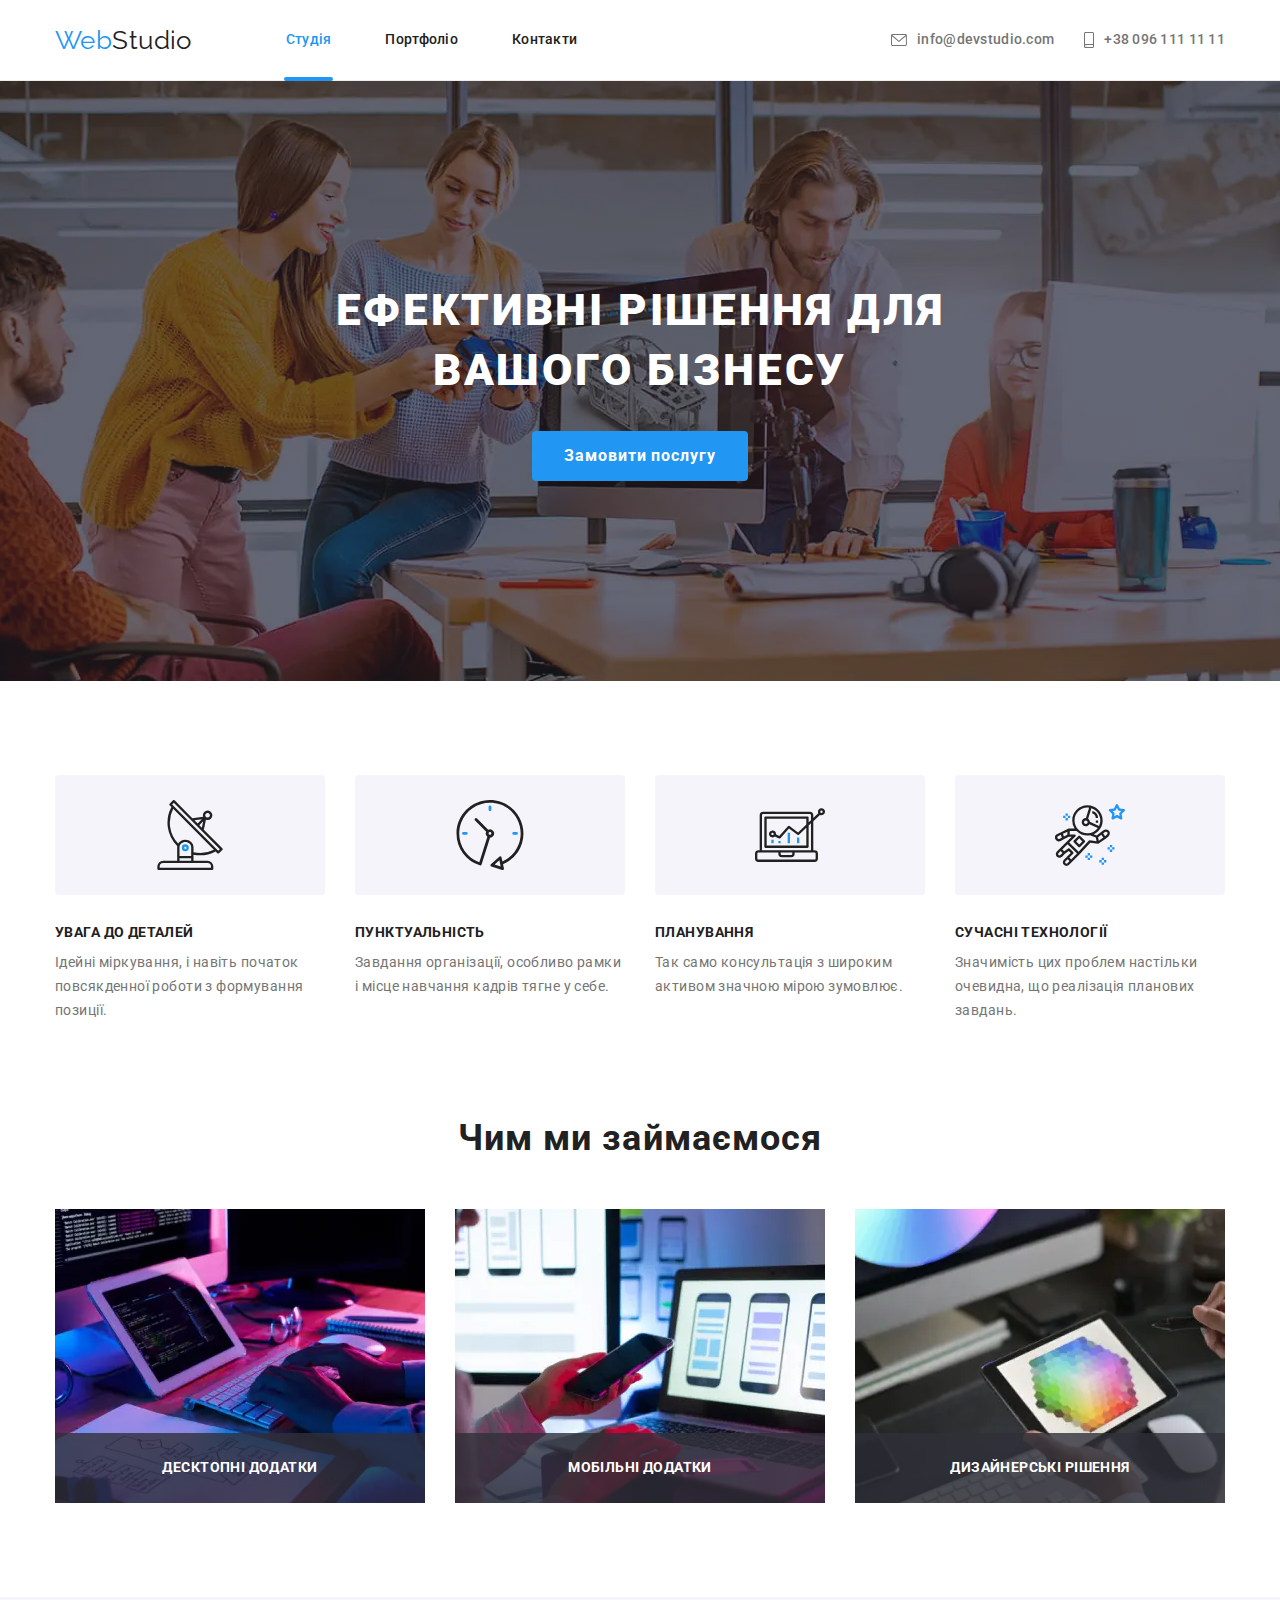
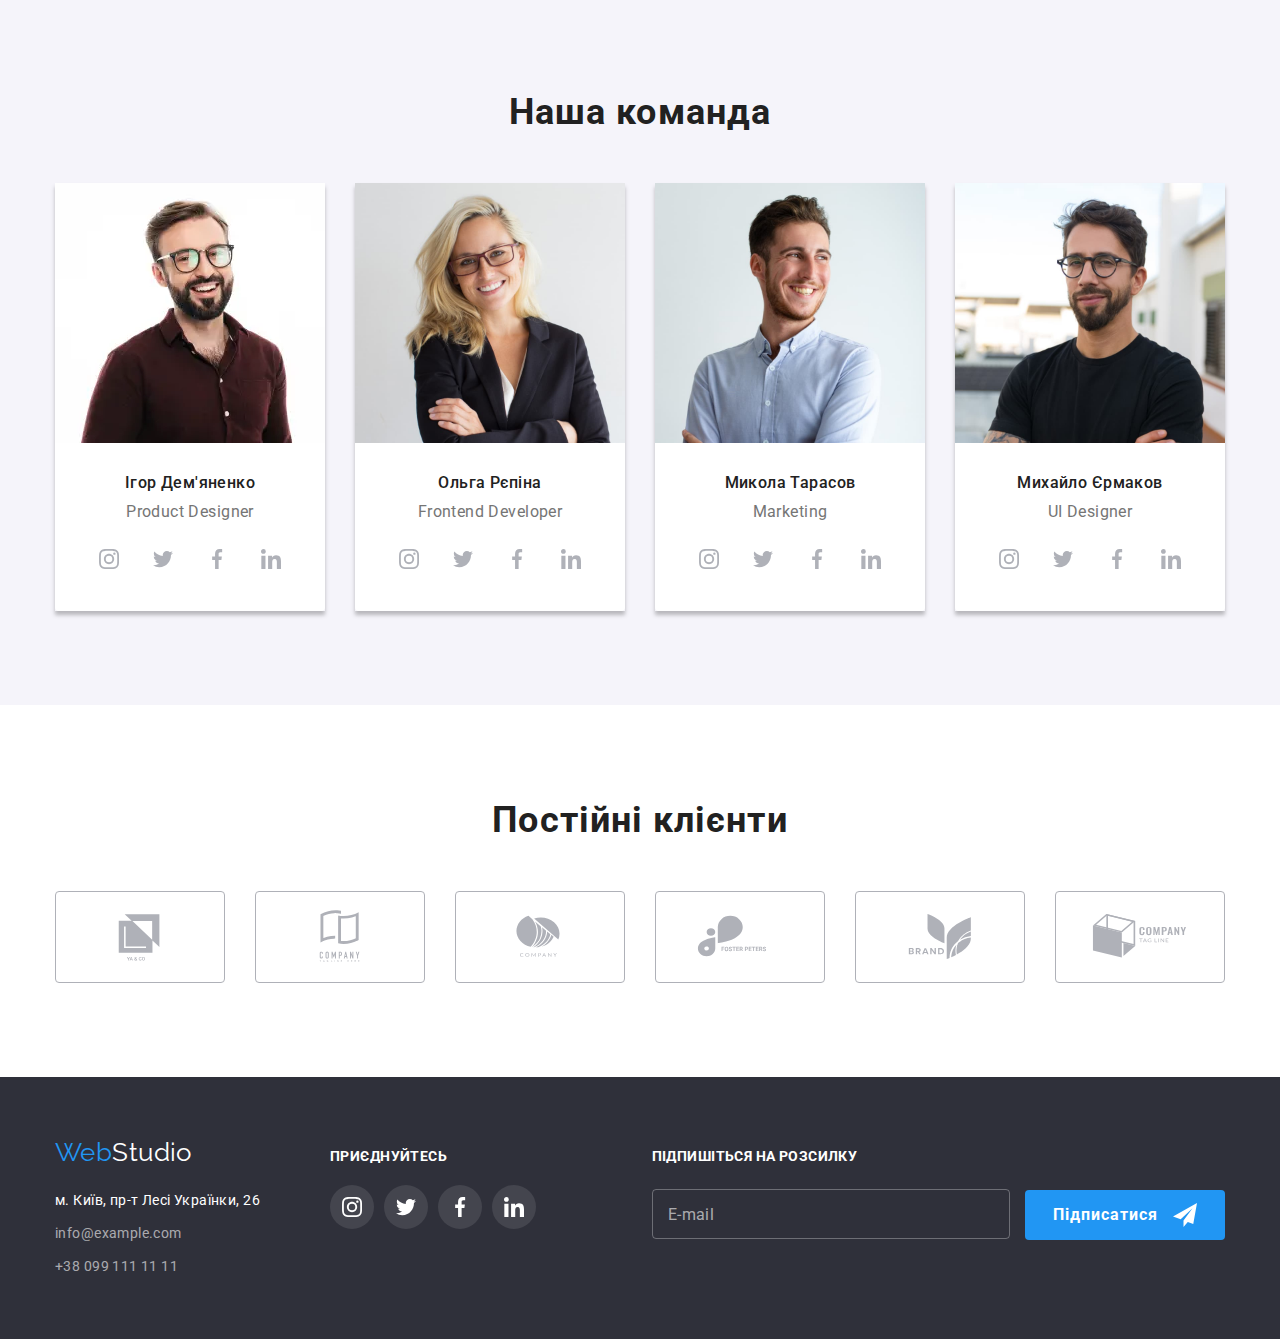
==== commit ba5201f8: "Адаптація частини зображень" ====
--- a/index.html
+++ b/index.html
@@ -61,7 +61,7 @@
       <div class="mob-menu is-hidden">
         <div class="container">
           <div class="mob-menu-top">
-            <button class="menu-close" type="button">
+            <button class="mob-menu-close" type="button">
               <svg class="menu-close-icon" width="40" height="40">
                 <use href="./images/icons.svg#icon-menu-close"></use>
               </svg>
@@ -83,10 +83,10 @@
           <div class="mob-menu-bottom">
             <ul class="mob-connect-list">
               <li class="mob-connect-item">
-                <a href="tel:+380961111111" class="mob-connect-link__tel">+38 096 111 11 11</a>
+                <a href="tel:+380961111111" class="mob-connect-link-tel">+38 096 111 11 11</a>
               </li>
               <li class="mob-connect-item">
-                <a href="mailto:info@devstudio.com" class="mob-connect-link__mail"
+                <a href="mailto:info@devstudio.com" class="mob-connect-link-mail"
                   >info@devstudio.com</a
                 >
               </li>
@@ -185,35 +185,84 @@
           <h2 class="presentation__title section_title">Чим ми займаємося</h2>
           <ul class="gallery">
             <li class="gallery__item">
-              <img
-                src="./images/computer.jpg"
-                alt="Персональний комп'ютер"
-                width="370"
-                height="294"
-              />
+              <picture>
+                <source
+                  srcset="./images/computer.webp 1x, ./images/computer@2x.webp 2x"
+                  media="(min-width: 1200px)"
+                  type="image/webp" />
+                <source
+                  srcset="./images/computer.jpg 1x, ./images/computer@2x.jpg 2x"
+                  media="(min-width: 1200px)" />
+                <img
+                  src="./images/computer.jpg"
+                  alt="Персональний комп'ютер"
+                  width="370"
+                  height="294"
+              /></picture>
               <p class="gallery__title">Десктопні додатки</p>
             </li>
             <li class="gallery__item">
-              <img src="./images/phone.jpg" alt="Мобільний пристрій" width="370" height="294" />
+              <picture
+                ><source
+                  srcset="./images/phone.webp 1x, ./images/phone@2x.webp 2x"
+                  media="(min-width: 1200px)"
+                  type="image/webp" />
+                <source
+                  srcset="./images/phone.jpg 1x, ./images/phone@2x.jpg 2x"
+                  media="(min-width: 1200px)" />
+                <img src="./images/phone.jpg" alt="Мобільний пристрій" width="370" height="294"
+              /></picture>
               <p class="gallery__title">Мобільні додатки</p>
             </li>
             <li class="gallery__item">
-              <img src="./images/tablet.jpg" alt="Планшет" width="370" height="294" />
+              <picture
+                ><source
+                  srcset="./images/tablet.webp 1x, ./images/tablet@2x.webp 2x"
+                  media="(min-width: 1200px)"
+                  type="image/webp" />
+                <source
+                  srcset="./images/tablet.jpg 1x, ./images/tablet@2x.jpg 2x"
+                  media="(min-width: 1200px)" />
+                <img src="./images/tablet.jpg" alt="Планшет" width="370" height="294"
+              /></picture>
               <p class="gallery__title">Дизайнерські рішення</p>
             </li>
           </ul>
         </div>
       </section>
       <!-- Team -->
-      <section class="section section-secondary-bg-color">
-        <div class="container">
-          <h2 class="section_title">Наша команда</h2>
-          <ul class="team">
+      <section class="section team section_color">
+        <div class="container team__container">
+          <h2 class="team__title section_title">Наша команда</h2>
+          <ul class="team__list">
             <li class="team__item">
-              <img src="./images/designer.jpg" alt="Співробітник" width="270" />
-              <div class="team-card">
-                <h3 class="team-card__title">Ігор Дем'яненко</h3>
-                <p class="team-card__profession">Product Designer</p>
+              <picture
+                ><source
+                  srcset="./images/designer-desk.webp 1x, ./images/designer-desk@2x.webp 2x"
+                  media="(min-width: 1200px)"
+                  type="image/webp" />
+                <source
+                  srcset="./images/designer-desk.jpg 1x, ./images/designer-desk@2x.jpg 2x"
+                  media="(min-width: 1200px)" />
+                <source
+                  srcset="./images/designer-tab.webp 1x, ./images/designer-tab@2x.webp 2x"
+                  media="(min-width: 768px)"
+                  type="image/webp" />
+                <source
+                  srcset="./images/designer-tab.jpg 1x, ./images/designer-tab@2x.jpg 2x"
+                  media="(min-width: 768px)" />
+                <source
+                  srcset="./images/designer-mob.webp 1x, ./images/designer-mob@2x.webp 2x"
+                  media="(max-width: 767px)"
+                  type="image/webp" />
+                <source
+                  srcset="./images/designer-mob.jpg 1x, ./images/designer-mob@2x.jpg 2x"
+                  media="(max-width: 767px)" />
+                <img src="./images/designer-mob.jpg" alt="Співробітник" width="450"
+              /></picture>
+              <div class="card">
+                <h3 class="card__title">Ігор Дем'яненко</h3>
+                <p class="card__text">Product Designer</p>
                 <ul class="social">
                   <li class="social__item">
                     <a href="" class="social__link">
@@ -245,9 +294,9 @@
             </li>
             <li class="team__item">
               <img src="./images/developer.jpg" alt="Співробітниця" width="270" />
-              <div class="team-card">
-                <h3 class="team-card__title">Ольга Рєпіна</h3>
-                <p class="team-card__profession">Frontend Developer</p>
+              <div class="card">
+                <h3 class="card__title">Ольга Рєпіна</h3>
+                <p class="card__text">Frontend Developer</p>
                 <ul class="social">
                   <li class="social__item">
                     <a href="" class="social__link">
@@ -279,9 +328,9 @@
             </li>
             <li class="team__item">
               <img src="./images/marketing.jpg" alt="Співробітник" width="270" />
-              <div class="team-card">
-                <h3 class="team-card__title">Микола Тарасов</h3>
-                <p class="team-card__profession">Marketing</p>
+              <div class="card">
+                <h3 class="card__title">Микола Тарасов</h3>
+                <p class="card__text">Marketing</p>
                 <ul class="social">
                   <li class="social__item">
                     <a href="" class="social__link">
@@ -313,9 +362,9 @@
             </li>
             <li class="team__item">
               <img src="./images/uidesigner.jpg" alt="Співробітник" width="270" />
-              <div class="team-card">
-                <h3 class="team-card__title">Михайло Єрмаков</h3>
-                <p class="team-card__profession">UI Designer</p>
+              <div class="card">
+                <h3 class="card__title">Михайло Єрмаков</h3>
+                <p class="card__text">UI Designer</p>
                 <ul class="social">
                   <li class="social__item">
                     <a href="" class="social__link">
@@ -349,10 +398,10 @@
         </div>
       </section>
       <!-- Client -->
-      <section class="section">
-        <div class="container">
-          <h2 class="section_title">Постійні клієнти</h2>
-          <ul class="client">
+      <section class="section client">
+        <div class="container client__container">
+          <h2 class="client__title section_title">Постійні клієнти</h2>
+          <ul class="client__list">
             <li class="client__item">
               <a href="" class="client__link"
                 ><svg class="client__icon" width="106" height="60">
--- a/css/main.min.css
+++ b/css/main.min.css
@@ -1 +1 @@
-*,*::before,*::after{box-sizing:border-box}h1,h2,h3,h4,h5,p{margin-top:0;margin-bottom:0}ul,ol{list-style:none;padding:0;margin:0}img{display:block;width:100%;max-width:100%;height:auto}a{color:currentColor;text-decoration:none}address{font-style:normal}body{background-color:#fff;color:#757575;font-family:Roboto,sans-serif;letter-spacing:.03em;font-size:14px;line-height:1.71}header{border-bottom-width:1px;border-bottom-style:solid;border-bottom-color:#ececec}.visually_hidden{position:absolute;white-space:nowrap;width:1px;height:1px;overflow:hidden;border:0;padding:0;clip:rect(0 0 0 0);-webkit-clip-path:inset(50%);clip-path:inset(50%);margin:-1px}.is-hidden{visibility:hidden;opacity:0;pointer-events:none}.no-scroll{overflow:hidden}.section{padding-top:60px;padding-bottom:60px}@media screen and (min-width: 1200px){.section{padding-top:94px;padding-bottom:94px}}.container{margin-left:auto;margin-right:auto;width:100%;padding-left:15px;padding-right:15px}@media screen and (min-width: 480px){.container{max-width:480px}}@media screen and (min-width: 768px){.container{max-width:768px}}@media screen and (min-width: 1200px){.container{max-width:1200px}}.section_title{font-weight:700;text-align:center;letter-spacing:.03em;color:#212121;margin-top:0}@media screen and (max-width: 1199px){.section_title{font-size:28px;line-height:1.18;margin-bottom:30px}}@media screen and (min-width: 1200px){.section_title{font-size:36px;line-height:1.17;margin-bottom:50px}}button{font-family:inherit;display:inline-block;cursor:pointer;text-decoration:none;border:0;border-radius:4px}.hero__button{color:#fff;background-color:#2196f3;font-weight:700;font-size:16px;line-height:1.87;letter-spacing:.06em;padding:10px 32px;min-width:216px}.logo{color:#212121;font-family:Raleway,sans-serif;font-size:24px;line-height:1.17;text-decoration:none}@media screen and (min-width: 1200px){.logo{font-size:26px;line-height:1.19}}.logo__accent{color:#2196f3}.logo_light{color:#fff}.menu-container{display:none}@media screen and (min-width: 768px){.menu-container{display:contents}}.navigation__list{display:flex;gap:50px}@media screen and (min-width: 768px){.navigation__list{margin-left:88px}}@media screen and (min-width: 1200px){.navigation__list{margin-left:92px}}.navigation__list .navigation__link{color:#212121;font-weight:500;font-size:14px;line-height:1.14;letter-spacing:.02em;text-decoration:none;display:block;padding-top:32px;padding-bottom:32px;padding-left:2px;padding-right:2px;transition:250ms cubic-bezier(0.4, 0, 0.2, 1)}.navigation__list .navigation__link:hover,.navigation__list .navigation__link:focus{color:#2196f3}.navigation__list .navigation__link_current{color:#2196f3;position:relative}.navigation__list .navigation__link_current::after{content:"";width:100%;height:4px;background-color:#2196f3;border-radius:2px;position:absolute;bottom:-1px;left:0}.contact{display:flex;margin-left:auto}.contact__link{font-weight:500;font-size:14px;line-height:1.14;letter-spacing:.02em;text-decoration:none;display:flex;align-items:center;color:#757575;transition:250ms cubic-bezier(0.4, 0, 0.2, 1)}.contact__link:hover,.contact__link:focus{color:#2196f3}@media screen and (min-width: 768px){.contact{flex-wrap:wrap;gap:10px;width:160px}}@media screen and (min-width: 1200px){.contact{gap:30px;width:100%;justify-content:end}}.contact__icon{fill:currentColor;margin-right:10px}.header__container{display:flex;align-items:center;height:60px}@media screen and (min-width: 768px){.header__container{height:80px}}.menu-open{fill:#212121;margin-left:auto;background-color:rgba(0,0,0,0);border:none;padding:0px;margin-top:10px;margin-bottom:10px}.menu-open:hover,.menu-open:focus{fill:#2196f3}@media screen and (min-width: 767px){.menu-open{display:none}}.mob-menu{position:fixed;top:0;left:0;background-color:#fff;width:100vw;height:100vh;padding:10px 0px 48px 25px}.mob-menu>.container{height:100%;display:flex;flex-direction:column;justify-content:space-between;overflow:auto}.menu-close{fill:#212121;margin-left:auto;display:block;background-color:rgba(0,0,0,0);border:none;padding:0px;transition:250ms cubic-bezier(0.4, 0, 0.2, 1)}.menu-close:hover,.menu-close:focus{fill:#2196f3}.mob-menu-link{font-weight:500;font-size:40px;line-height:1.18;letter-spacing:.02em;color:#212121;transition:250ms cubic-bezier(0.4, 0, 0.2, 1)}.mob-menu-link:hover,.mob-menu-link:focus{color:#2196f3}.mob-menu-item:not(:last-child){margin-bottom:32px}.mob-connect-link__mail{font-weight:500;font-size:24px;line-height:1.17;letter-spacing:.02em;margin-top:32px;transition:250ms cubic-bezier(0.4, 0, 0.2, 1)}.mob-connect-link__mail:hover,.mob-connect-link__mail:focus{color:#2196f3}.mob-connect-link__tel{font-weight:500;font-size:34px;line-height:1.18;letter-spacing:.02em;transition:250ms cubic-bezier(0.4, 0, 0.2, 1);margin-bottom:32px}.mob-connect-link__tel:hover,.mob-connect-link__tel:focus{color:#2196f3}.mob-connect-item:not(:last-child){margin-bottom:32px}.mob-connect-list{margin-bottom:64px}.mob-soc-link{font-weight:500;font-size:18px;line-height:1.22;letter-spacing:.02em;color:#2196f3}.mob-soc-list{display:flex;position:relative;gap:20px}.mob-soc-item:not(:last-child)::after{content:"";position:absolute;margin-left:10px;width:0;height:22px;border:1px solid;color:rgba(33,33,33,.2)}.hero{background-color:#2f303a;text-align:center;padding-top:118px;padding-bottom:118px;max-width:1600px;height:auto;margin-left:auto;margin-right:auto;background-image:linear-gradient(rgba(47, 48, 58, 0.4), rgba(47, 48, 58, 0.4)),url(../images/hero-bg.jpg);background-repeat:no-repeat;background-position:center;background-size:cover}@media screen and (min-width: 1200px){.hero{padding-top:200px;padding-bottom:200px;height:600px}}.hero__title{color:#fff;font-weight:900;font-size:26px;line-height:1.62;letter-spacing:.06em;text-transform:uppercase;margin-top:0;margin-bottom:30px}@media screen and (min-width: 1200px){.hero__title{font-size:44px;line-height:1.36}}.picture{display:flex;flex-wrap:wrap;gap:30px}.picture__title{color:#212121;font-weight:700;font-size:14px;line-height:1.14;margin-top:0;margin-bottom:10px}@media screen and (max-width: 767px){.picture__title{text-align:center}}.picture__item{width:100%}@media screen and (min-width: 768px){.picture__item{width:calc((100% - 30px)/2)}}@media screen and (min-width: 1200px){.picture__item{width:calc((100% - 90px)/4)}}.picture__img{width:100%;height:120px;background-color:#f5f4fa;border-radius:4px;display:flex;align-items:center;justify-content:center;margin-bottom:30px}.section-hidden{padding-top:0}@media screen and (max-width: 1199px){.section-hidden{display:none}}.gallery{display:flex;flex-wrap:wrap;gap:30px}.gallery__item{width:370px;position:relative}.gallery__title{color:#fff;background-color:rgba(47,48,58,.8);font-weight:700;font-size:14px;line-height:1.14;text-align:center;letter-spacing:.03em;text-transform:uppercase;position:absolute;bottom:0;left:0;display:flex;align-items:center;justify-content:center;width:100%;height:70px}.section-secondary-bg-color{background-color:#f5f4fa}.team-card__title{color:#212121;font-weight:500;font-size:16px;line-height:1.19;text-align:center;background-color:#fff;margin-bottom:10px;display:flex;justify-content:center}.team{display:flex;flex-wrap:wrap;gap:30px}.team .team-card__profession{font-size:16px;line-height:1.19;text-align:center;background-color:#fff;display:flex;justify-content:center;margin-bottom:16px}.team .team__item{width:100%;box-shadow:0px 4px 4px 0px rgba(0,0,0,.25)}@media screen and (min-width: 768px){.team .team__item{width:calc((100% - 30px)/2)}}@media screen and (min-width: 1200px){.team .team__item{width:calc((100% - 30px)/4);width:270px}}.team-card{padding:30px 10px;background-color:#fff;border-radius:0px 0px 4px 4px}.team-card .social{display:flex;justify-content:center;gap:10px}.social__link{width:44px;height:44px;background-color:#fff;border-radius:50%;display:flex;align-items:center;justify-content:center;transition:250ms cubic-bezier(0.4, 0, 0.2, 1)}.social__link:hover,.social__link:focus{background-color:#2196f3}.social__icon{fill:#afb1b8;transition:250ms cubic-bezier(0.4, 0, 0.2, 1)}.social__link:hover .social__icon,.social__link:focus .social__icon{fill:#fff}.client{display:flex;flex-wrap:wrap;justify-content:center;gap:30px}.client__link{height:92px;border:1px solid #afb1b8;border-radius:4px;display:flex;align-items:center;justify-content:center;transition:250ms cubic-bezier(0.4, 0, 0.2, 1)}.client__link:hover,.client__link:focus{border-color:#2196f3}@media screen and (min-width: 480px){.client__link{width:210px}}@media screen and (min-width: 768px){.client__link{width:226px}}@media screen and (min-width: 1200px){.client__link{width:170px}}.client__icon{fill:#afb1b8;transition:250ms cubic-bezier(0.4, 0, 0.2, 1)}.client__link:hover .client__icon,.client__link:focus .client__icon{fill:#2196f3}.client__item .item{width:100%}@media screen and (min-width: 480px){.client__item .item{width:calc((100% - 30px)/2)}}@media screen and (min-width: 768px){.client__item .item{width:calc((100% - 30px)/3)}}@media screen and (min-width: 1200px){.client__item .item{width:calc((100% - 30px)/6)}}.filter{display:flex;flex-wrap:wrap;margin-bottom:40px;-moz-column-gap:8px;column-gap:8px;row-gap:15px;width:326px}@media screen and (min-width: 768px){.filter{width:100%;justify-content:center;margin-bottom:30px}}@media screen and (min-width: 1200px){.filter{margin-bottom:50px}}.filter__button{color:#212121;background-color:#f5f4fa;font-weight:500;font-size:16px;line-height:1.62;padding:6px 22px;min-width:73px;transition:250ms cubic-bezier(0.4, 0, 0.2, 1)}.filter__button:hover,.filter__button:focus{color:#fff;background-color:#2196f3;border-color:#2196f3;box-shadow:0px 4px 4px 0px rgba(0,0,0,.25)}.definition{padding:20px 24px;border-right:1px solid #eee;border-bottom:1px solid #eee;border-left:1px solid #eee;flex-grow:1}.definition__title{color:#212121;font-weight:700;font-size:18px;line-height:2;letter-spacing:.06em;margin-bottom:4px}.definition__type{font-size:16px;line-height:1.87}.product{display:flex;flex-wrap:wrap;gap:30px}.product__wrap{position:relative;overflow:hidden}.product__description{font-size:18px;line-height:1.56;letter-spacing:.03em;color:#fff;position:absolute;top:0;left:0;background-color:rgba(33,150,243,.9);padding-top:63px;padding-left:24px;padding-right:24px;height:100%;transform:translateY(100%);transition:transform 250ms cubic-bezier(0.4, 0, 0.2, 1)}.product__item{width:100%;position:relative;transition:250ms cubic-bezier(0.4, 0, 0.2, 1)}.product__item:hover,.product__item:focus{cursor:pointer;box-shadow:0px 4px 4px 0px rgba(0,0,0,.25)}.product__item:hover .product__description,.product__item:focus .product__description{transform:translateY(0)}@media screen and (min-width: 768px){.product__item{width:calc((100% - 30px)/2);width:354px}}@media screen and (min-width: 1200px){.product__item{width:calc((100% - 30px)/4);width:370px}}.product__link{display:flex;flex-direction:column;height:100%}.footer{background-color:#2f303a;padding-top:60px;padding-bottom:60px}.footer__container{text-align:center}@media screen and (min-width: 1200px){.footer__container{display:flex;align-items:baseline;text-align:start}}@media screen and (min-width: 768px){.footer__content{display:flex;gap:165px;align-items:baseline}}@media screen and (min-width: 1200px){.footer__content{gap:70px}}.footer__left{margin-bottom:60px}@media screen and (min-width: 768px){.footer__left{margin-left:76px}}@media screen and (min-width: 1200px){.footer__left{margin-bottom:0px;margin-left:0px}}.connect{margin-top:20px}.connect__link{color:#fff;text-decoration:none;font-style:normal;display:block;transition:250ms cubic-bezier(0.4, 0, 0.2, 1)}.connect__link:hover,.connect__link:focus{color:#2196f3}.connect__link_grey{color:rgba(255,255,255,.6);text-decoration:none;font-style:normal;display:block;transition:250ms cubic-bezier(0.4, 0, 0.2, 1)}.connect__link_grey:hover,.connect__link_grey:focus{color:#2196f3}.connect__item:not(:last-child){margin-bottom:8px}@media screen and (min-width: 1200px){.connect__item:not(:last-child){margin-bottom:9px}}.invait__title{font-weight:700;font-size:14px;line-height:1.14;letter-spacing:.03em;text-transform:uppercase;color:#fff;margin-bottom:20px}.social{display:flex;gap:10px;justify-content:center;margin-bottom:60px}@media screen and (min-width: 1200px){.social{justify-content:flex-start}}@media screen and (min-width: 768px){.social{margin-bottom:0px}}.social__icon_white{fill:#fff}.social__link{width:44px;height:44px;background-color:rgba(255,255,255,.1);border-radius:50%;display:flex;align-items:center;justify-content:center;transition:250ms cubic-bezier(0.4, 0, 0.2, 1)}.social__link:hover,.social__link:focus{background-color:#2196f3}.subscribe{margin-left:auto}.subscribe__label{font-weight:700;font-size:14px;line-height:1.14;letter-spacing:.03em;text-transform:uppercase;color:#fff}.connection{margin-top:20px;position:relative}@media screen and (min-width: 1200px){.connection{margin-top:20px}}.connection__input{min-width:300px;width:100%;height:50px;border:1px solid rgba(255,255,255,.3);border-radius:4px;color:#fff;background-color:rgba(0,0,0,0);padding:16px 15px;font-size:16px;line-height:1.25;letter-spacing:.03em}.connection__input:focus{outline:none}.connection__input::-moz-placeholder{font-size:16px;line-height:1.25;letter-spacing:.03em;color:rgba(255,255,255,.6)}.connection__input:-ms-input-placeholder{font-size:16px;line-height:1.25;letter-spacing:.03em;color:rgba(255,255,255,.6)}.connection__input::placeholder{font-size:16px;line-height:1.25;letter-spacing:.03em;color:rgba(255,255,255,.6)}@media screen and (min-width: 768px){.connection__input{width:450px}}@media screen and (min-width: 1200px){.connection__input{width:358px}}.connection__button{display:flex;align-items:center;justify-content:center;width:200px;height:50px;background:#2196f3;border-radius:4px;color:#fff;font-weight:700;font-size:16px;line-height:1.88;text-align:left;letter-spacing:.06em;padding:10px 28px;margin:20px auto 0}@media screen and (min-width: 1200px){.connection__button{display:inline-flex;margin-left:12px;margin-top:0}}.connection__icon{fill:#fff;margin-left:auto}.backdrop{position:fixed;top:0%;width:100%;height:100%;background-color:rgba(0,0,0,.2);transition:opacity 250ms cubic-bezier(0.4, 0, 0.2, 1),visibility 250ms cubic-bezier(0.4, 0, 0.2, 1)}.modal{width:450px;min-height:609px;background-color:#fff;box-shadow:0px 1px 3px rgba(0,0,0,.12),0px 1px 1px rgba(0,0,0,.14),0px 2px 1px rgba(0,0,0,.2);border-radius:4px;position:absolute;top:50%;left:50%;transform:translate(-50%, -50%) scale(1) rotate(360deg);transition:transform 250ms cubic-bezier(0.4, 0, 0.2, 1);padding:40px}@media screen and (min-width: 1200px){.modal{width:528px;min-height:581px}}.backdrop.is-hidden .modal{transform:translate(-50%, -50%) scale(0) rotate(0)}.modal__close{width:30px;height:30px;border:1px solid rgba(0,0,0,.1);border-radius:50%;background-color:#fff;position:absolute;top:8px;right:8px;display:flex;align-items:center;justify-content:center}.modal__cross{fill:#000;transition:250ms cubic-bezier(0.4, 0, 0.2, 1)}.modal__cross:hover,.modal__cross:focus{fill:#2196f3}.modal__title{font-weight:700;font-size:20px;line-height:1.5;text-align:center;letter-spacing:.03em;color:#212121;margin-bottom:12px;text-align:center}@media screen and (min-width: 1200px){.modal__title{font-size:20px;line-height:1.15}}.modal__fieled{margin-bottom:10px}.modal__fieled:nth-child(4n){margin-bottom:0}.modal__wrap{position:relative;display:block}.modal__input{width:100%;height:40px;border:1px solid rgba(33,33,33,.2);border-radius:4px;padding-left:42px;font-size:12px;line-height:1.17;letter-spacing:.01em;color:#000;transition:250ms cubic-bezier(0.4, 0, 0.2, 1)}.modal__input:focus{border-color:#2196f3;outline:none}.modal__icon{position:absolute;left:12px;top:50%;transform:translateY(-50%);fill:#212121;transition:250ms cubic-bezier(0.4, 0, 0.2, 1)}.modal__input:focus+.modal__icon{fill:#2196f3}.modal__label{font-size:12px;line-height:1.17;letter-spacing:.01em;display:block;margin-bottom:4px}.modal__comment{width:100%;height:120px;resize:none;border:1px solid rgba(33,33,33,.2);border-radius:4px;font-size:12px;line-height:1.17;letter-spacing:.01em;padding:12px 16px;margin-bottom:20px;color:#000;transition:250ms cubic-bezier(0.4, 0, 0.2, 1)}.modal__comment::-moz-placeholder{font-size:12px;line-height:1.17;letter-spacing:.01em;color:rgba(117,117,117,.5)}.modal__comment:-ms-input-placeholder{font-size:12px;line-height:1.17;letter-spacing:.01em;color:rgba(117,117,117,.5)}.modal__comment::placeholder{font-size:12px;line-height:1.17;letter-spacing:.01em;color:rgba(117,117,117,.5)}.modal__comment:focus{border-color:#2196f3;outline:none}.modal__button{min-width:200px;height:50px;background:#2196f3;border-radius:4px;font-weight:700;font-size:16px;line-height:1.87;display:flex;align-items:center;justify-content:center;letter-spacing:.06em;color:#fff;margin:30px auto 0;transition:250ms cubic-bezier(0.4, 0, 0.2, 1)}.modal__button:hover,.modal__button:focus{box-shadow:0px 4px 4px rgba(0,0,0,.15)}.modal__mark{fill:rgba(0,0,0,0)}.modal__check:checked+.check__text .modal__mark{fill:#fff}.modal__agree{color:#2196f3;text-decoration:underline}.modal__agreement{display:flex}@media screen and (min-width: 1200px){.modal__agreement{justify-content:center}}.check__text{font-size:12px;line-height:1.17;letter-spacing:.03em;display:flex;align-items:center}.check__text .modal__box{width:16px;height:15px;border:1.75px solid #212121;border-radius:2px;margin-right:7px;display:flex;align-items:center;justify-content:center;transition:250ms cubic-bezier(0.4, 0, 0.2, 1)}@media screen and (min-width: 1200px){.check__text{font-size:14px;line-height:1.71}}.modal__check:checked+.check__text .modal__box{background-color:#2196f3;border:none;box-shadow:none}/*# sourceMappingURL=main.min.css.map */+*,*::before,*::after{box-sizing:border-box}h1,h2,h3,h4,h5,p{margin-top:0;margin-bottom:0}ul,ol{list-style:none;padding:0;margin:0}img{display:block;width:100%;max-width:100%;height:auto}a{color:currentColor;text-decoration:none}address{font-style:normal}body{background-color:#fff;color:#757575;font-family:Roboto,sans-serif;letter-spacing:.03em;font-size:14px;line-height:1.71}header{border-bottom-width:1px;border-bottom-style:solid;border-bottom-color:#ececec}.visually_hidden{position:absolute;white-space:nowrap;width:1px;height:1px;overflow:hidden;border:0;padding:0;clip:rect(0 0 0 0);-webkit-clip-path:inset(50%);clip-path:inset(50%);margin:-1px}.is-hidden{visibility:hidden;opacity:0;pointer-events:none}.no-scroll{overflow:hidden}.section{padding-top:60px;padding-bottom:60px}@media screen and (min-width: 1200px){.section{padding-top:94px;padding-bottom:94px}}.container{width:100%;padding-left:15px;padding-right:15px;margin-left:auto;margin-right:auto}@media screen and (min-width: 480px){.container{max-width:480px}}@media screen and (min-width: 768px){.container{max-width:768px}}@media screen and (min-width: 1200px){.container{max-width:1200px}}.section_title{font-weight:700;text-align:center;letter-spacing:.03em;color:#212121;margin-top:0}@media screen and (max-width: 1199px){.section_title{font-size:28px;line-height:1.18;margin-bottom:30px}}@media screen and (min-width: 1200px){.section_title{font-size:36px;line-height:1.17;margin-bottom:50px}}button{font-family:inherit;display:inline-block;cursor:pointer;text-decoration:none;border:0;border-radius:4px}.hero__button{color:#fff;background-color:#2196f3;font-weight:700;font-size:16px;line-height:1.87;letter-spacing:.06em;padding:10px 32px;min-width:216px}.logo{color:#212121;font-family:Raleway,sans-serif;font-size:24px;line-height:1.17;text-decoration:none}@media screen and (min-width: 1200px){.logo{font-size:26px;line-height:1.19}}.logo__accent{color:#2196f3}.logo_light{color:#fff}.menu-container{display:none}@media screen and (min-width: 768px){.menu-container{display:contents}}.navigation__list{display:flex;gap:50px}@media screen and (min-width: 768px){.navigation__list{margin-left:88px}}@media screen and (min-width: 1200px){.navigation__list{margin-left:92px}}.navigation__list .navigation__link{color:#212121;font-weight:500;font-size:14px;line-height:1.14;letter-spacing:.02em;text-decoration:none;display:block;padding-top:32px;padding-bottom:32px;padding-left:2px;padding-right:2px;transition:250ms cubic-bezier(0.4, 0, 0.2, 1)}.navigation__list .navigation__link:hover,.navigation__list .navigation__link:focus{color:#2196f3}.navigation__list .navigation__link_current{color:#2196f3;position:relative}.navigation__list .navigation__link_current::after{content:"";width:100%;height:4px;background-color:#2196f3;border-radius:2px;position:absolute;bottom:-1px;left:0}.contact{display:flex;margin-left:auto}.contact__link{font-weight:500;font-size:14px;line-height:1.14;letter-spacing:.02em;text-decoration:none;display:flex;align-items:center;color:#757575;transition:250ms cubic-bezier(0.4, 0, 0.2, 1)}.contact__link:hover,.contact__link:focus{color:#2196f3}@media screen and (min-width: 768px){.contact{flex-wrap:wrap;gap:10px;width:160px}}@media screen and (min-width: 1200px){.contact{gap:30px;width:100%;justify-content:end}}.contact__icon{fill:currentColor;margin-right:10px}.header__container{display:flex;align-items:center;height:60px}@media screen and (min-width: 768px){.header__container{height:80px}}.menu-open{fill:#212121;margin-left:auto;background-color:rgba(0,0,0,0);border:none;padding:0px;line-height:0px;margin-top:10px;margin-bottom:10px}.menu-open:hover,.menu-open:focus{fill:#2196f3}@media screen and (min-width: 767px){.menu-open{display:none}}.mob-menu{position:fixed;top:0;left:0;background-color:#fff;width:100vw;height:100vh;padding:10px 0px 48px 25px}.mob-menu>.container{height:100%;display:flex;flex-direction:column;justify-content:space-between;overflow:auto}.mob-menu-close{fill:#212121;margin-left:auto;display:block;background-color:rgba(0,0,0,0);border:none;padding:0px;line-height:0px;transition:250ms cubic-bezier(0.4, 0, 0.2, 1)}.mob-menu-close:hover,.mob-menu-close:focus{fill:#2196f3}.mob-menu-link{font-weight:500;font-size:40px;line-height:1.18;letter-spacing:.02em;color:#212121;transition:250ms cubic-bezier(0.4, 0, 0.2, 1)}.mob-menu-link:hover,.mob-menu-link:focus{color:#2196f3}.mob-menu-item:not(:last-child){margin-bottom:32px}.mob-connect-link-mail{font-weight:500;font-size:24px;line-height:1.17;letter-spacing:.02em;margin-top:32px;transition:250ms cubic-bezier(0.4, 0, 0.2, 1)}.mob-connect-link-mail:hover,.mob-connect-link-mail:focus{color:#2196f3}.mob-connect-link-tel{font-weight:500;font-size:34px;line-height:1.18;letter-spacing:.02em;transition:250ms cubic-bezier(0.4, 0, 0.2, 1);margin-bottom:32px}.mob-connect-link-tel:hover,.mob-connect-link-tel:focus{color:#2196f3}.mob-connect-item:not(:last-child){margin-bottom:32px}.mob-connect-list{margin-bottom:64px}.mob-soc-link{font-weight:500;font-size:18px;line-height:1.22;letter-spacing:.02em;color:#2196f3}.mob-soc-list{display:flex;position:relative;gap:20px}.mob-soc-item:not(:last-child)::after{content:"";position:absolute;margin-left:10px;width:0;height:22px;border:1px solid;color:rgba(33,33,33,.2)}.hero{background-color:#2f303a;text-align:center;padding-top:118px;padding-bottom:118px;max-width:1600px;height:auto;margin-left:auto;margin-right:auto;background-image:linear-gradient(rgba(47, 48, 58, 0.4), rgba(47, 48, 58, 0.4)),url(../images/hero-bg-mob.jpg);background-image:linear-gradient(rgba(47, 48, 58, 0.4), rgba(47, 48, 58, 0.4)),url(../images/hero-bg-mob.webp);background-repeat:no-repeat;background-position:center;background-size:cover}@media(min-device-pixel-ratio: 2),(-webkit-min-device-pixel-ratio: 2),(min-resolution: 192dpi),(min-resolution: 2dppx){.hero{background-image:linear-gradient(rgba(47, 48, 58, 0.4), rgba(47, 48, 58, 0.4)),url(../images/hero-bg-mob@2x.jpg);background-image:linear-gradient(rgba(47, 48, 58, 0.4), rgba(47, 48, 58, 0.4)),url(../images/hero-bg-mob@2x.webp)}}@media screen and (min-width: 768px){.hero{background-image:linear-gradient(rgba(47, 48, 58, 0.4), rgba(47, 48, 58, 0.4)),url(../images/hero-bg-tab.jpg);background-image:linear-gradient(rgba(47, 48, 58, 0.4), rgba(47, 48, 58, 0.4)),url(../images/hero-bg-tab.webp)}}@media screen and (min-width: 768px)and (min-device-pixel-ratio: 2),screen and (min-width: 768px)and (-webkit-min-device-pixel-ratio: 2),screen and (min-width: 768px)and (min-resolution: 192dpi),screen and (min-width: 768px)and (min-resolution: 2dppx){.hero{background-image:linear-gradient(rgba(47, 48, 58, 0.4), rgba(47, 48, 58, 0.4)),url(../images/hero-bg-tab@2x.jpg);background-image:linear-gradient(rgba(47, 48, 58, 0.4), rgba(47, 48, 58, 0.4)),url(../images/hero-bg-tab@2x.webp)}}@media screen and (min-width: 1200px){.hero{padding-top:200px;padding-bottom:200px;height:600px;background-image:linear-gradient(rgba(47, 48, 58, 0.4), rgba(47, 48, 58, 0.4)),url(../images/hero-bg-desk.jpg);background-image:linear-gradient(rgba(47, 48, 58, 0.4), rgba(47, 48, 58, 0.4)),url(../images/hero-bg-desk.webp)}}@media screen and (min-width: 1200px)and (min-device-pixel-ratio: 2),screen and (min-width: 1200px)and (-webkit-min-device-pixel-ratio: 2),screen and (min-width: 1200px)and (min-resolution: 192dpi),screen and (min-width: 1200px)and (min-resolution: 2dppx){.hero{background-image:linear-gradient(rgba(47, 48, 58, 0.4), rgba(47, 48, 58, 0.4)),url(../images/hero-bg-desk@x2.jpg);background-image:linear-gradient(rgba(47, 48, 58, 0.4), rgba(47, 48, 58, 0.4)),url(../images/hero-bg-desk@x2.webp)}}.hero__title{color:#fff;font-weight:900;font-size:26px;line-height:1.62;letter-spacing:.06em;text-transform:uppercase;margin-top:0;margin-bottom:30px}@media screen and (min-width: 1200px){.hero__title{font-size:44px;line-height:1.36}}.picture{display:flex;flex-wrap:wrap;gap:30px}.picture__title{color:#212121;font-weight:700;font-size:14px;line-height:1.14;margin-top:0;margin-bottom:10px}@media screen and (max-width: 767px){.picture__title{text-align:center}}.picture__item{width:100%}@media screen and (min-width: 768px){.picture__item{width:calc((100% - 30px)/2)}}@media screen and (min-width: 1200px){.picture__item{width:calc((100% - 90px)/4)}}.picture__img{width:100%;height:120px;background-color:#f5f4fa;border-radius:4px;display:flex;align-items:center;justify-content:center;margin-bottom:30px}.section-hidden{padding-top:0}@media screen and (max-width: 1199px){.section-hidden{display:none}}.gallery{display:flex;flex-wrap:wrap;gap:30px}.gallery__item{width:370px;position:relative}.gallery__title{color:#fff;background-color:rgba(47,48,58,.8);font-weight:700;font-size:14px;line-height:1.14;text-align:center;letter-spacing:.03em;text-transform:uppercase;position:absolute;bottom:0;left:0;display:flex;align-items:center;justify-content:center;width:100%;height:70px}.section_color{background-color:#f5f4fa}.team__list{display:flex;flex-wrap:wrap;gap:30px}.team__list .card__text{font-size:16px;line-height:1.19;text-align:center;background-color:#fff;display:flex;justify-content:center;margin-bottom:16px}.team__list .team__item{width:100%;box-shadow:0px 4px 4px 0px rgba(0,0,0,.25)}@media screen and (min-width: 768px){.team__list .team__item{width:calc((100% - 30px)/2)}}@media screen and (min-width: 1200px){.team__list .team__item{width:calc((100% - 30px)/4);width:270px}}.card{padding:30px 10px;background-color:#fff;border-radius:0px 0px 4px 4px}.card__title{color:#212121;font-weight:500;font-size:16px;line-height:1.19;text-align:center;background-color:#fff;margin-bottom:10px;display:flex;justify-content:center}.card .social{display:flex;justify-content:center;gap:10px}.social__link{width:44px;height:44px;background-color:#fff;border-radius:50%;display:flex;align-items:center;justify-content:center;transition:250ms cubic-bezier(0.4, 0, 0.2, 1)}.social__link:hover,.social__link:focus{background-color:#2196f3}.social__icon{fill:#afb1b8;transition:250ms cubic-bezier(0.4, 0, 0.2, 1)}.social__link:hover .social__icon,.social__link:focus .social__icon{fill:#fff}.client__list{display:flex;flex-wrap:wrap;justify-content:center;gap:30px}.client__link{height:92px;border:1px solid #afb1b8;border-radius:4px;display:flex;align-items:center;justify-content:center;margin:0px;transition:250ms cubic-bezier(0.4, 0, 0.2, 1)}.client__link:hover,.client__link:focus{border-color:#2196f3}@media screen and (min-width: 480px){.client__link{width:210px}}@media screen and (min-width: 768px){.client__link{width:226px}}@media screen and (min-width: 1200px){.client__link{width:170px}}.client__icon{fill:#afb1b8;transition:250ms cubic-bezier(0.4, 0, 0.2, 1)}.client__link:hover .client__icon,.client__link:focus .client__icon{fill:#2196f3}.filter{display:flex;flex-wrap:wrap;margin-bottom:40px;-moz-column-gap:8px;column-gap:8px;row-gap:15px;width:326px}@media screen and (min-width: 768px){.filter{width:100%;justify-content:center;margin-bottom:30px}}@media screen and (min-width: 1200px){.filter{margin-bottom:50px}}.filter__button{color:#212121;background-color:#f5f4fa;font-weight:500;font-size:16px;line-height:1.62;padding:6px 22px;min-width:73px;transition:250ms cubic-bezier(0.4, 0, 0.2, 1)}.filter__button:hover,.filter__button:focus{color:#fff;background-color:#2196f3;border-color:#2196f3;box-shadow:0px 4px 4px 0px rgba(0,0,0,.25)}.definition{padding:20px 24px;border-right:1px solid #eee;border-bottom:1px solid #eee;border-left:1px solid #eee;flex-grow:1}.definition__title{color:#212121;font-weight:700;font-size:18px;line-height:2;letter-spacing:.06em;margin-bottom:4px}.definition__type{font-size:16px;line-height:1.87}.product{display:flex;flex-wrap:wrap;gap:30px}.product__wrap{position:relative;overflow:hidden}.product__description{font-size:18px;line-height:1.56;letter-spacing:.03em;color:#fff;position:absolute;top:0;left:0;background-color:rgba(33,150,243,.9);padding-top:63px;padding-left:24px;padding-right:24px;height:100%;transform:translateY(100%);transition:transform 250ms cubic-bezier(0.4, 0, 0.2, 1)}.product__item{width:100%;position:relative;transition:250ms cubic-bezier(0.4, 0, 0.2, 1)}.product__item:hover,.product__item:focus{cursor:pointer;box-shadow:0px 4px 4px 0px rgba(0,0,0,.25)}.product__item:hover .product__description,.product__item:focus .product__description{transform:translateY(0)}@media screen and (min-width: 768px){.product__item{width:calc((100% - 30px)/2);width:354px}}@media screen and (min-width: 1200px){.product__item{width:calc((100% - 30px)/4);width:370px}}.product__link{display:flex;flex-direction:column;height:100%}.footer{background-color:#2f303a;padding-top:60px;padding-bottom:60px}.footer__container{text-align:center}@media screen and (min-width: 1200px){.footer__container{display:flex;align-items:baseline;text-align:start}}@media screen and (min-width: 768px){.footer__content{display:flex;gap:165px;align-items:baseline}}@media screen and (min-width: 1200px){.footer__content{gap:70px}}.footer__left{margin-bottom:60px}@media screen and (min-width: 768px){.footer__left{margin-left:76px}}@media screen and (min-width: 1200px){.footer__left{margin-bottom:0px;margin-left:0px}}.connect{margin-top:20px}.connect__link{color:#fff;text-decoration:none;font-style:normal;display:block;transition:250ms cubic-bezier(0.4, 0, 0.2, 1)}.connect__link:hover,.connect__link:focus{color:#2196f3}.connect__link_grey{color:rgba(255,255,255,.6);text-decoration:none;font-style:normal;display:block;transition:250ms cubic-bezier(0.4, 0, 0.2, 1)}.connect__link_grey:hover,.connect__link_grey:focus{color:#2196f3}.connect__item:not(:last-child){margin-bottom:8px}@media screen and (min-width: 1200px){.connect__item:not(:last-child){margin-bottom:9px}}.invait__title{font-weight:700;font-size:14px;line-height:1.14;letter-spacing:.03em;text-transform:uppercase;color:#fff;margin-bottom:20px}.social{display:flex;gap:10px;justify-content:center;margin-bottom:60px}@media screen and (min-width: 1200px){.social{justify-content:flex-start}}@media screen and (min-width: 768px){.social{margin-bottom:0px}}.social__icon_white{fill:#fff}.social__link{width:44px;height:44px;background-color:rgba(255,255,255,.1);border-radius:50%;display:flex;align-items:center;justify-content:center;transition:250ms cubic-bezier(0.4, 0, 0.2, 1)}.social__link:hover,.social__link:focus{background-color:#2196f3}.subscribe{margin-left:auto}.subscribe__label{font-weight:700;font-size:14px;line-height:1.14;letter-spacing:.03em;text-transform:uppercase;color:#fff}.connection{margin-top:20px;position:relative}@media screen and (min-width: 1200px){.connection{margin-top:20px}}.connection__input{min-width:300px;width:100%;height:50px;border:1px solid rgba(255,255,255,.3);border-radius:4px;color:#fff;background-color:rgba(0,0,0,0);padding:16px 15px;font-size:16px;line-height:1.25;letter-spacing:.03em}.connection__input:focus{outline:none}.connection__input::-moz-placeholder{font-size:16px;line-height:1.25;letter-spacing:.03em;color:rgba(255,255,255,.6)}.connection__input:-ms-input-placeholder{font-size:16px;line-height:1.25;letter-spacing:.03em;color:rgba(255,255,255,.6)}.connection__input::placeholder{font-size:16px;line-height:1.25;letter-spacing:.03em;color:rgba(255,255,255,.6)}@media screen and (min-width: 768px){.connection__input{width:450px}}@media screen and (min-width: 1200px){.connection__input{width:358px}}.connection__button{display:flex;align-items:center;justify-content:center;width:200px;height:50px;background:#2196f3;border-radius:4px;color:#fff;font-weight:700;font-size:16px;line-height:1.88;text-align:left;letter-spacing:.06em;padding:10px 28px;margin:20px auto 0}@media screen and (min-width: 1200px){.connection__button{display:inline-flex;margin-left:12px;margin-top:0}}.connection__icon{fill:#fff;margin-left:auto}.backdrop{position:fixed;top:0%;width:100%;height:100%;background-color:rgba(0,0,0,.2);transition:opacity 250ms cubic-bezier(0.4, 0, 0.2, 1),visibility 250ms cubic-bezier(0.4, 0, 0.2, 1)}.modal{width:450px;min-height:609px;background-color:#fff;box-shadow:0px 1px 3px rgba(0,0,0,.12),0px 1px 1px rgba(0,0,0,.14),0px 2px 1px rgba(0,0,0,.2);border-radius:4px;position:absolute;top:50%;left:50%;transform:translate(-50%, -50%) scale(1) rotate(360deg);transition:transform 250ms cubic-bezier(0.4, 0, 0.2, 1);padding:40px}@media screen and (min-width: 1200px){.modal{width:528px;min-height:581px}}.backdrop.is-hidden .modal{transform:translate(-50%, -50%) scale(0) rotate(0)}.modal__close{width:30px;height:30px;border:1px solid rgba(0,0,0,.1);border-radius:50%;background-color:#fff;position:absolute;top:8px;right:8px;display:flex;align-items:center;justify-content:center}.modal__cross{fill:#000;transition:250ms cubic-bezier(0.4, 0, 0.2, 1)}.modal__cross:hover,.modal__cross:focus{fill:#2196f3}.modal__title{font-weight:700;font-size:20px;line-height:1.5;text-align:center;letter-spacing:.03em;color:#212121;margin-bottom:12px;text-align:center}@media screen and (min-width: 1200px){.modal__title{font-size:20px;line-height:1.15}}.modal__fieled{margin-bottom:10px}.modal__fieled:nth-child(4n){margin-bottom:0}.modal__wrap{position:relative;display:block}.modal__input{width:100%;height:40px;border:1px solid rgba(33,33,33,.2);border-radius:4px;padding-left:42px;font-size:12px;line-height:1.17;letter-spacing:.01em;color:#000;transition:250ms cubic-bezier(0.4, 0, 0.2, 1)}.modal__input:focus{border-color:#2196f3;outline:none}.modal__icon{position:absolute;left:12px;top:50%;transform:translateY(-50%);fill:#212121;transition:250ms cubic-bezier(0.4, 0, 0.2, 1)}.modal__input:focus+.modal__icon{fill:#2196f3}.modal__label{font-size:12px;line-height:1.17;letter-spacing:.01em;display:block;margin-bottom:4px}.modal__comment{width:100%;height:120px;resize:none;border:1px solid rgba(33,33,33,.2);border-radius:4px;font-size:12px;line-height:1.17;letter-spacing:.01em;padding:12px 16px;margin-bottom:20px;color:#000;transition:250ms cubic-bezier(0.4, 0, 0.2, 1)}.modal__comment::-moz-placeholder{font-size:12px;line-height:1.17;letter-spacing:.01em;color:rgba(117,117,117,.5)}.modal__comment:-ms-input-placeholder{font-size:12px;line-height:1.17;letter-spacing:.01em;color:rgba(117,117,117,.5)}.modal__comment::placeholder{font-size:12px;line-height:1.17;letter-spacing:.01em;color:rgba(117,117,117,.5)}.modal__comment:focus{border-color:#2196f3;outline:none}.modal__button{min-width:200px;height:50px;background:#2196f3;border-radius:4px;font-weight:700;font-size:16px;line-height:1.87;display:flex;align-items:center;justify-content:center;letter-spacing:.06em;color:#fff;margin:30px auto 0;transition:250ms cubic-bezier(0.4, 0, 0.2, 1)}.modal__button:hover,.modal__button:focus{box-shadow:0px 4px 4px rgba(0,0,0,.15)}.modal__mark{fill:rgba(0,0,0,0)}.modal__check:checked+.check__text .modal__mark{fill:#fff}.modal__agree{color:#2196f3;text-decoration:underline}.modal__agreement{display:flex}@media screen and (min-width: 1200px){.modal__agreement{justify-content:center}}.check__text{font-size:12px;line-height:1.17;letter-spacing:.03em;display:flex;align-items:center}.check__text .modal__box{width:16px;height:15px;border:1.75px solid #212121;border-radius:2px;margin-right:7px;display:flex;align-items:center;justify-content:center;transition:250ms cubic-bezier(0.4, 0, 0.2, 1)}@media screen and (min-width: 1200px){.check__text{font-size:14px;line-height:1.71}}.modal__check:checked+.check__text .modal__box{background-color:#2196f3;border:none;box-shadow:none}/*# sourceMappingURL=main.min.css.map */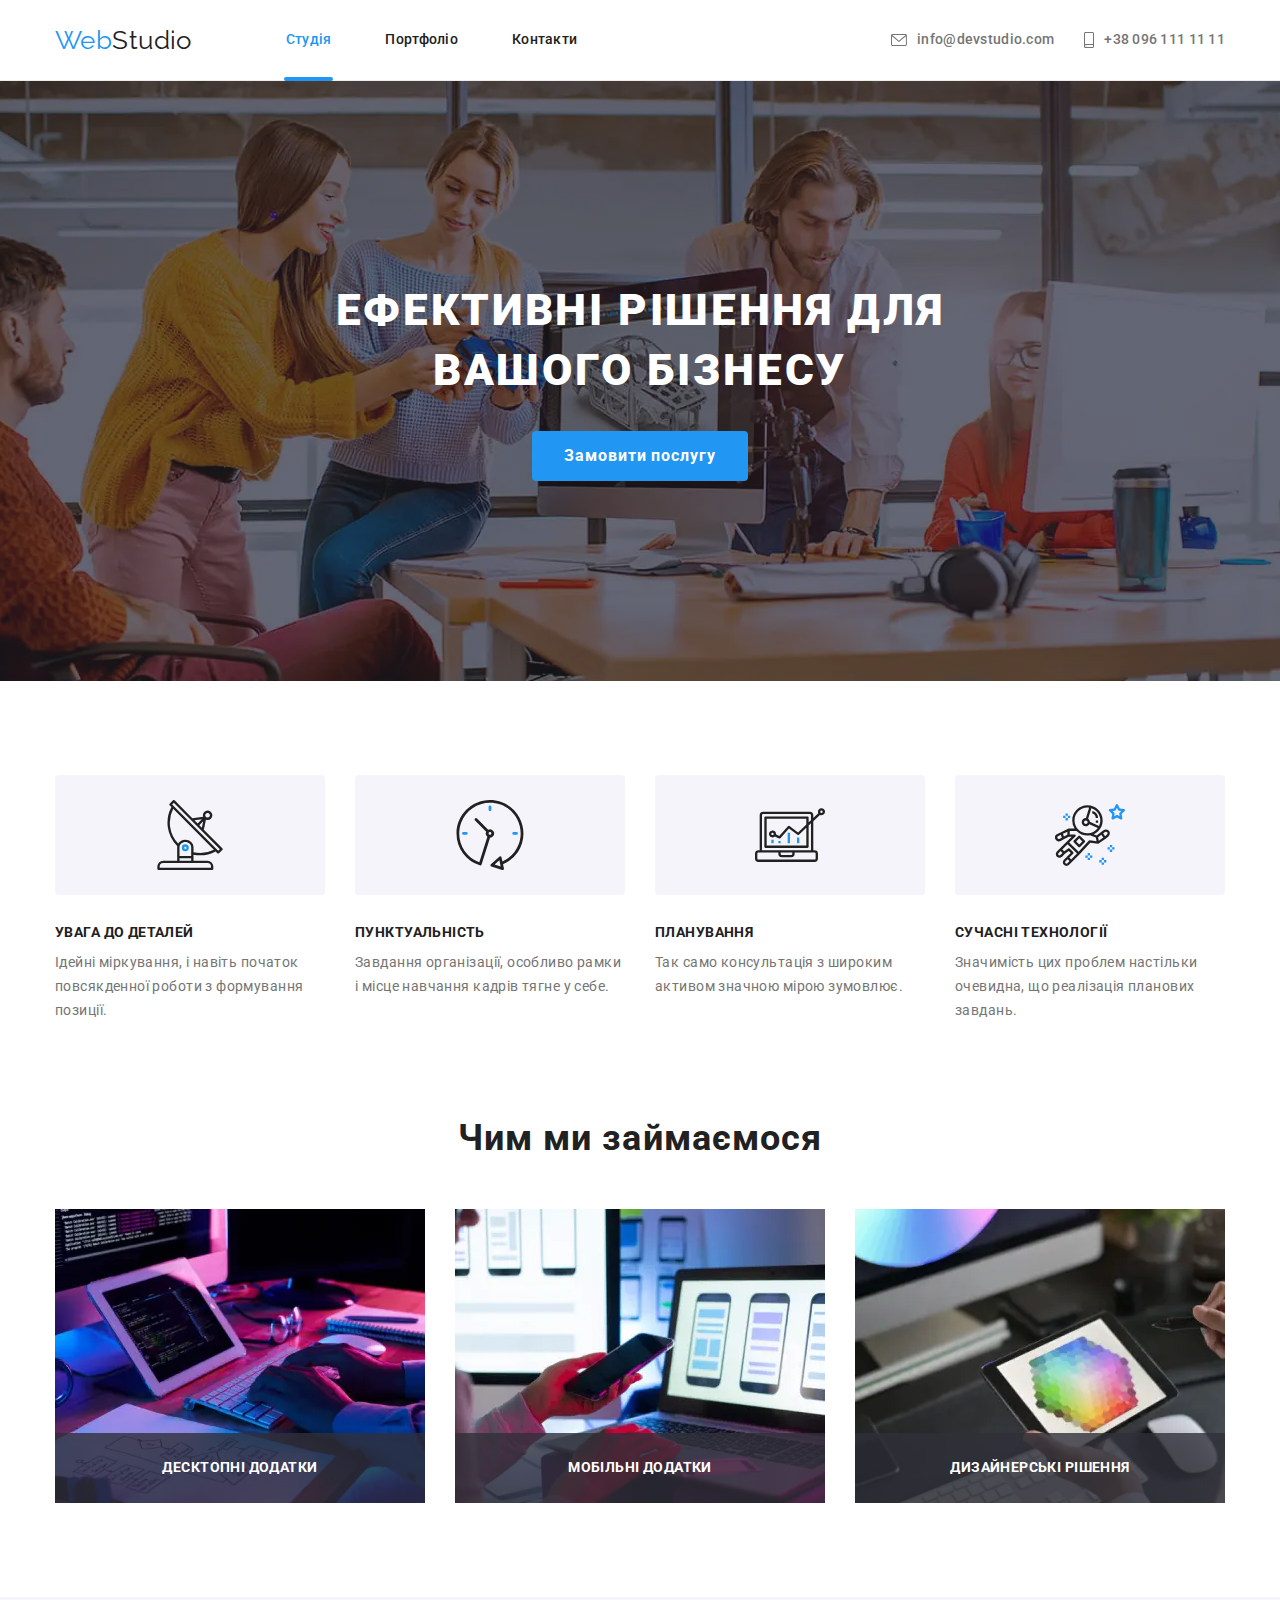
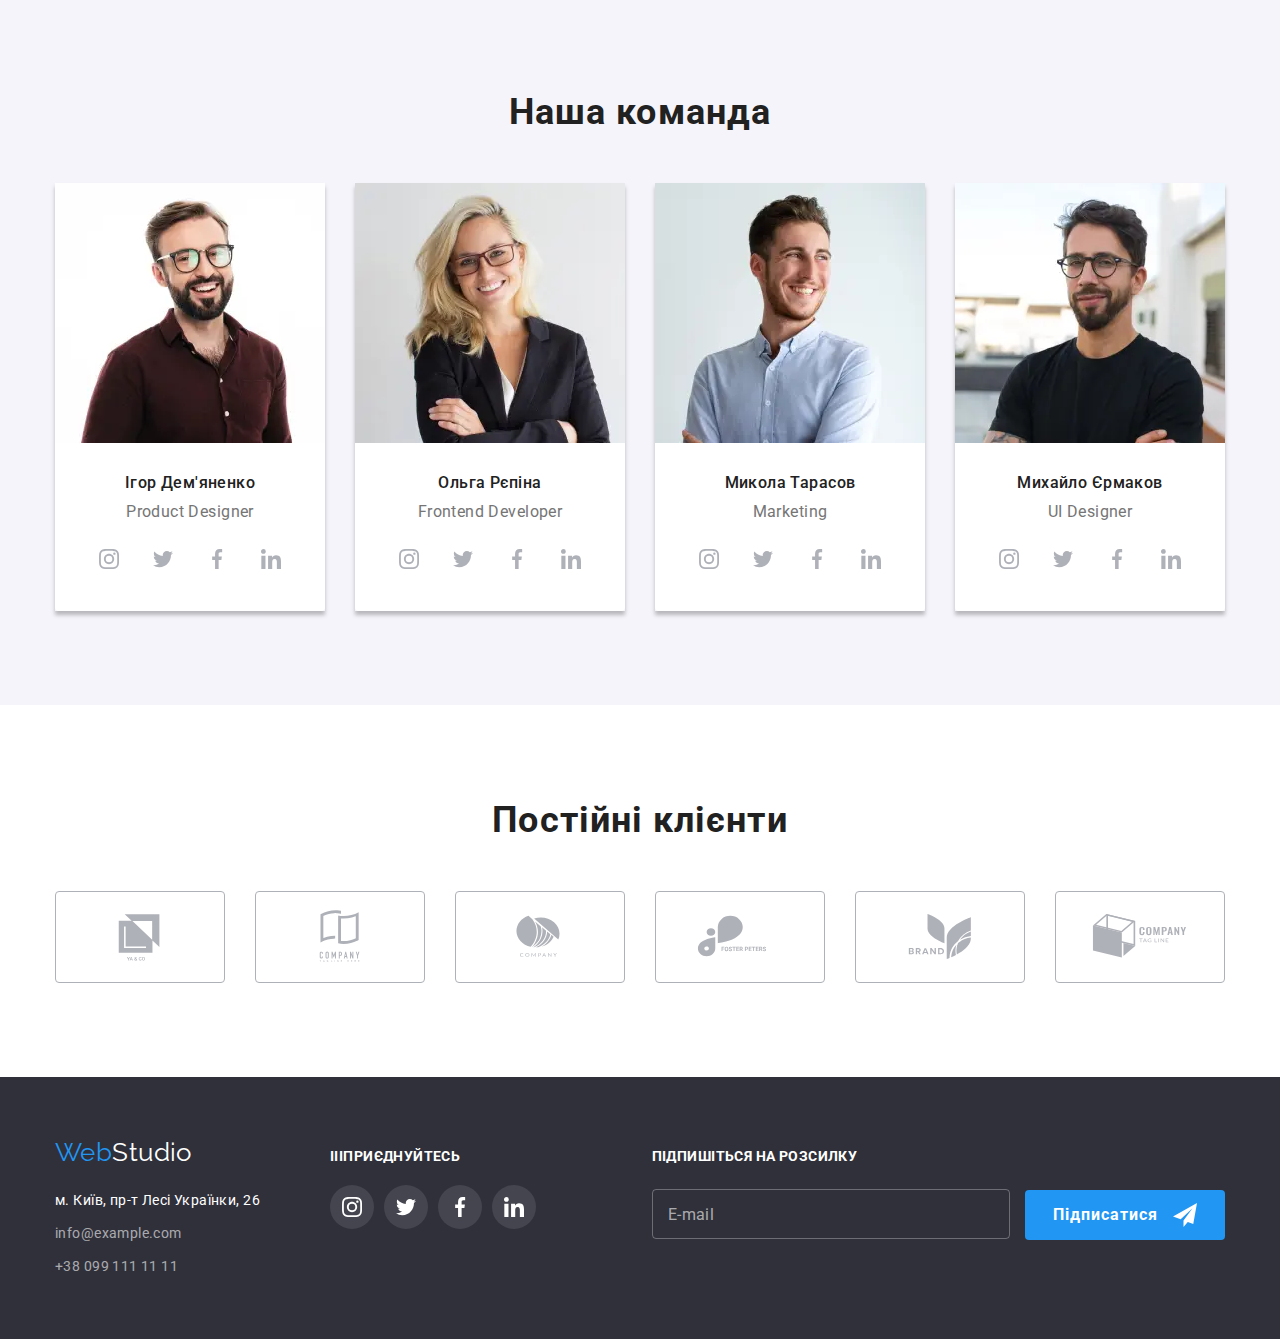
==== commit c757ee36: "Додана адаптивна графіка" ====
--- a/index.html
+++ b/index.html
@@ -293,7 +293,30 @@
               </div>
             </li>
             <li class="team__item">
-              <img src="./images/developer.jpg" alt="Співробітниця" width="270" />
+              <picture
+                ><source
+                  srcset="./images/developer-desk.webp 1x, ./images/developer-desk@2x.webp 2x"
+                  media="(min-width: 1200px)"
+                  type="image/webp" />
+                <source
+                  srcset="./images/developer-desk.jpg 1x, ./images/developer-desk@2x.jpg 2x"
+                  media="(min-width: 1200px)" />
+                <source
+                  srcset="./images/developer-tab.webp 1x, ./images/developer-tab@2x.webp 2x"
+                  media="(min-width: 768px)"
+                  type="image/webp" />
+                <source
+                  srcset="./images/developer-tab.jpg 1x, ./images/developer-tab@2x.jpg 2x"
+                  media="(min-width: 768px)" />
+                <source
+                  srcset="./images/developer-mob.webp 1x, ./images/developer-mob@2x.webp 2x"
+                  media="(max-width: 767px)"
+                  type="image/webp" />
+                <source
+                  srcset="./images/developer-mob.jpg 1x, ./images/developer-mob@2x.jpg 2x"
+                  media="(max-width: 767px)" />
+                <img src="./images/developer-mob.jpg" alt="Співробітниця" width="450"
+              /></picture>
               <div class="card">
                 <h3 class="card__title">Ольга Рєпіна</h3>
                 <p class="card__text">Frontend Developer</p>
@@ -327,7 +350,30 @@
               </div>
             </li>
             <li class="team__item">
-              <img src="./images/marketing.jpg" alt="Співробітник" width="270" />
+              <picture
+                ><source
+                  srcset="./images/marketing-desk.webp 1x, ./images/marketing-desk@2x.webp 2x"
+                  media="(min-width: 1200px)"
+                  type="image/webp" />
+                <source
+                  srcset="./images/marketing-desk.jpg 1x, ./images/marketing-desk@2x.jpg 2x"
+                  media="(min-width: 1200px)" />
+                <source
+                  srcset="./images/marketing-tab.webp 1x, ./images/marketing-tab@2x.webp 2x"
+                  media="(min-width: 768px)"
+                  type="image/webp" />
+                <source
+                  srcset="./images/marketing-tab.jpg 1x, ./images/marketing-tab@2x.jpg 2x"
+                  media="(min-width: 768px)" />
+                <source
+                  srcset="./images/marketing-mob.webp 1x, ./images/marketing-mob@2x.webp 2x"
+                  media="(max-width: 767px)"
+                  type="image/webp" />
+                <source
+                  srcset="./images/marketing-mob.jpg 1x, ./images/marketing-mob@2x.jpg 2x"
+                  media="(max-width: 767px)" />
+                <img src="./images/marketing-mob.jpg" alt="Співробітник" width="450"
+              /></picture>
               <div class="card">
                 <h3 class="card__title">Микола Тарасов</h3>
                 <p class="card__text">Marketing</p>
@@ -361,7 +407,30 @@
               </div>
             </li>
             <li class="team__item">
-              <img src="./images/uidesigner.jpg" alt="Співробітник" width="270" />
+              <picture
+                ><source
+                  srcset="./images/uidesigner-desk.webp 1x, ./images/uidesigner-desk@2x.webp 2x"
+                  media="(min-width: 1200px)"
+                  type="image/webp" />
+                <source
+                  srcset="./images/uidesigner-desk.jpg 1x, ./images/uidesigner-desk@2x.jpg 2x"
+                  media="(min-width: 1200px)" />
+                <source
+                  srcset="./images/uidesigner-tab.webp 1x, ./images/uidesigner-tab@2x.webp 2x"
+                  media="(min-width: 768px)"
+                  type="image/webp" />
+                <source
+                  srcset="./images/uidesigner-tab.jpg 1x, ./images/uidesigner-tab@2x.jpg 2x"
+                  media="(min-width: 768px)" />
+                <source
+                  srcset="./images/uidesigner-mob.webp 1x, ./images/uidesigner-mob@2x.webp 2x"
+                  media="(max-width: 767px)"
+                  type="image/webp" />
+                <source
+                  srcset="./images/uidesigner-mob.jpg 1x, ./images/uidesigner-mob@2x.jpg 2x"
+                  media="(max-width: 767px)" />
+                <img src="./images/uidesigner-mob.jpg" alt="Співробітник" width="450"
+              /></picture>
               <div class="card">
                 <h3 class="card__title">Михайло Єрмаков</h3>
                 <p class="card__text">UI Designer</p>
@@ -475,7 +544,7 @@
             </address>
           </div>
           <div class="invait">
-            <h2 class="invait__title">приєднуйтесь</h2>
+            <h2 class="invait__title">iiiприєднуйтесь</h2>
             <ul class="social">
               <li class="social__item">
                 <a href="" class="social__link"
@@ -593,6 +662,6 @@
       </div>
     </div>
     <script src="./js/modal.js"></script>
-    <script src="./js/menu.js"></script>
+    <script src="./js/mobile-menu.js"></script>
   </body>
 </html>
--- a/css/main.min.css
+++ b/css/main.min.css
@@ -1 +1 @@
-*,*::before,*::after{box-sizing:border-box}h1,h2,h3,h4,h5,p{margin-top:0;margin-bottom:0}ul,ol{list-style:none;padding:0;margin:0}img{display:block;width:100%;max-width:100%;height:auto}a{color:currentColor;text-decoration:none}address{font-style:normal}body{background-color:#fff;color:#757575;font-family:Roboto,sans-serif;letter-spacing:.03em;font-size:14px;line-height:1.71}header{border-bottom-width:1px;border-bottom-style:solid;border-bottom-color:#ececec}.visually_hidden{position:absolute;white-space:nowrap;width:1px;height:1px;overflow:hidden;border:0;padding:0;clip:rect(0 0 0 0);-webkit-clip-path:inset(50%);clip-path:inset(50%);margin:-1px}.is-hidden{visibility:hidden;opacity:0;pointer-events:none}.no-scroll{overflow:hidden}.section{padding-top:60px;padding-bottom:60px}@media screen and (min-width: 1200px){.section{padding-top:94px;padding-bottom:94px}}.container{width:100%;padding-left:15px;padding-right:15px;margin-left:auto;margin-right:auto}@media screen and (min-width: 480px){.container{max-width:480px}}@media screen and (min-width: 768px){.container{max-width:768px}}@media screen and (min-width: 1200px){.container{max-width:1200px}}.section_title{font-weight:700;text-align:center;letter-spacing:.03em;color:#212121;margin-top:0}@media screen and (max-width: 1199px){.section_title{font-size:28px;line-height:1.18;margin-bottom:30px}}@media screen and (min-width: 1200px){.section_title{font-size:36px;line-height:1.17;margin-bottom:50px}}button{font-family:inherit;display:inline-block;cursor:pointer;text-decoration:none;border:0;border-radius:4px}.hero__button{color:#fff;background-color:#2196f3;font-weight:700;font-size:16px;line-height:1.87;letter-spacing:.06em;padding:10px 32px;min-width:216px}.logo{color:#212121;font-family:Raleway,sans-serif;font-size:24px;line-height:1.17;text-decoration:none}@media screen and (min-width: 1200px){.logo{font-size:26px;line-height:1.19}}.logo__accent{color:#2196f3}.logo_light{color:#fff}.menu-container{display:none}@media screen and (min-width: 768px){.menu-container{display:contents}}.navigation__list{display:flex;gap:50px}@media screen and (min-width: 768px){.navigation__list{margin-left:88px}}@media screen and (min-width: 1200px){.navigation__list{margin-left:92px}}.navigation__list .navigation__link{color:#212121;font-weight:500;font-size:14px;line-height:1.14;letter-spacing:.02em;text-decoration:none;display:block;padding-top:32px;padding-bottom:32px;padding-left:2px;padding-right:2px;transition:250ms cubic-bezier(0.4, 0, 0.2, 1)}.navigation__list .navigation__link:hover,.navigation__list .navigation__link:focus{color:#2196f3}.navigation__list .navigation__link_current{color:#2196f3;position:relative}.navigation__list .navigation__link_current::after{content:"";width:100%;height:4px;background-color:#2196f3;border-radius:2px;position:absolute;bottom:-1px;left:0}.contact{display:flex;margin-left:auto}.contact__link{font-weight:500;font-size:14px;line-height:1.14;letter-spacing:.02em;text-decoration:none;display:flex;align-items:center;color:#757575;transition:250ms cubic-bezier(0.4, 0, 0.2, 1)}.contact__link:hover,.contact__link:focus{color:#2196f3}@media screen and (min-width: 768px){.contact{flex-wrap:wrap;gap:10px;width:160px}}@media screen and (min-width: 1200px){.contact{gap:30px;width:100%;justify-content:end}}.contact__icon{fill:currentColor;margin-right:10px}.header__container{display:flex;align-items:center;height:60px}@media screen and (min-width: 768px){.header__container{height:80px}}.menu-open{fill:#212121;margin-left:auto;background-color:rgba(0,0,0,0);border:none;padding:0px;line-height:0px;margin-top:10px;margin-bottom:10px}.menu-open:hover,.menu-open:focus{fill:#2196f3}@media screen and (min-width: 767px){.menu-open{display:none}}.mob-menu{position:fixed;top:0;left:0;background-color:#fff;width:100vw;height:100vh;padding:10px 0px 48px 25px}.mob-menu>.container{height:100%;display:flex;flex-direction:column;justify-content:space-between;overflow:auto}.mob-menu-close{fill:#212121;margin-left:auto;display:block;background-color:rgba(0,0,0,0);border:none;padding:0px;line-height:0px;transition:250ms cubic-bezier(0.4, 0, 0.2, 1)}.mob-menu-close:hover,.mob-menu-close:focus{fill:#2196f3}.mob-menu-link{font-weight:500;font-size:40px;line-height:1.18;letter-spacing:.02em;color:#212121;transition:250ms cubic-bezier(0.4, 0, 0.2, 1)}.mob-menu-link:hover,.mob-menu-link:focus{color:#2196f3}.mob-menu-item:not(:last-child){margin-bottom:32px}.mob-connect-link-mail{font-weight:500;font-size:24px;line-height:1.17;letter-spacing:.02em;margin-top:32px;transition:250ms cubic-bezier(0.4, 0, 0.2, 1)}.mob-connect-link-mail:hover,.mob-connect-link-mail:focus{color:#2196f3}.mob-connect-link-tel{font-weight:500;font-size:34px;line-height:1.18;letter-spacing:.02em;transition:250ms cubic-bezier(0.4, 0, 0.2, 1);margin-bottom:32px}.mob-connect-link-tel:hover,.mob-connect-link-tel:focus{color:#2196f3}.mob-connect-item:not(:last-child){margin-bottom:32px}.mob-connect-list{margin-bottom:64px}.mob-soc-link{font-weight:500;font-size:18px;line-height:1.22;letter-spacing:.02em;color:#2196f3}.mob-soc-list{display:flex;position:relative;gap:20px}.mob-soc-item:not(:last-child)::after{content:"";position:absolute;margin-left:10px;width:0;height:22px;border:1px solid;color:rgba(33,33,33,.2)}.hero{background-color:#2f303a;text-align:center;padding-top:118px;padding-bottom:118px;max-width:1600px;height:auto;margin-left:auto;margin-right:auto;background-image:linear-gradient(rgba(47, 48, 58, 0.4), rgba(47, 48, 58, 0.4)),url(../images/hero-bg-mob.jpg);background-image:linear-gradient(rgba(47, 48, 58, 0.4), rgba(47, 48, 58, 0.4)),url(../images/hero-bg-mob.webp);background-repeat:no-repeat;background-position:center;background-size:cover}@media(min-device-pixel-ratio: 2),(-webkit-min-device-pixel-ratio: 2),(min-resolution: 192dpi),(min-resolution: 2dppx){.hero{background-image:linear-gradient(rgba(47, 48, 58, 0.4), rgba(47, 48, 58, 0.4)),url(../images/hero-bg-mob@2x.jpg);background-image:linear-gradient(rgba(47, 48, 58, 0.4), rgba(47, 48, 58, 0.4)),url(../images/hero-bg-mob@2x.webp)}}@media screen and (min-width: 768px){.hero{background-image:linear-gradient(rgba(47, 48, 58, 0.4), rgba(47, 48, 58, 0.4)),url(../images/hero-bg-tab.jpg);background-image:linear-gradient(rgba(47, 48, 58, 0.4), rgba(47, 48, 58, 0.4)),url(../images/hero-bg-tab.webp)}}@media screen and (min-width: 768px)and (min-device-pixel-ratio: 2),screen and (min-width: 768px)and (-webkit-min-device-pixel-ratio: 2),screen and (min-width: 768px)and (min-resolution: 192dpi),screen and (min-width: 768px)and (min-resolution: 2dppx){.hero{background-image:linear-gradient(rgba(47, 48, 58, 0.4), rgba(47, 48, 58, 0.4)),url(../images/hero-bg-tab@2x.jpg);background-image:linear-gradient(rgba(47, 48, 58, 0.4), rgba(47, 48, 58, 0.4)),url(../images/hero-bg-tab@2x.webp)}}@media screen and (min-width: 1200px){.hero{padding-top:200px;padding-bottom:200px;height:600px;background-image:linear-gradient(rgba(47, 48, 58, 0.4), rgba(47, 48, 58, 0.4)),url(../images/hero-bg-desk.jpg);background-image:linear-gradient(rgba(47, 48, 58, 0.4), rgba(47, 48, 58, 0.4)),url(../images/hero-bg-desk.webp)}}@media screen and (min-width: 1200px)and (min-device-pixel-ratio: 2),screen and (min-width: 1200px)and (-webkit-min-device-pixel-ratio: 2),screen and (min-width: 1200px)and (min-resolution: 192dpi),screen and (min-width: 1200px)and (min-resolution: 2dppx){.hero{background-image:linear-gradient(rgba(47, 48, 58, 0.4), rgba(47, 48, 58, 0.4)),url(../images/hero-bg-desk@x2.jpg);background-image:linear-gradient(rgba(47, 48, 58, 0.4), rgba(47, 48, 58, 0.4)),url(../images/hero-bg-desk@x2.webp)}}.hero__title{color:#fff;font-weight:900;font-size:26px;line-height:1.62;letter-spacing:.06em;text-transform:uppercase;margin-top:0;margin-bottom:30px}@media screen and (min-width: 1200px){.hero__title{font-size:44px;line-height:1.36}}.picture{display:flex;flex-wrap:wrap;gap:30px}.picture__title{color:#212121;font-weight:700;font-size:14px;line-height:1.14;margin-top:0;margin-bottom:10px}@media screen and (max-width: 767px){.picture__title{text-align:center}}.picture__item{width:100%}@media screen and (min-width: 768px){.picture__item{width:calc((100% - 30px)/2)}}@media screen and (min-width: 1200px){.picture__item{width:calc((100% - 90px)/4)}}.picture__img{width:100%;height:120px;background-color:#f5f4fa;border-radius:4px;display:flex;align-items:center;justify-content:center;margin-bottom:30px}.section-hidden{padding-top:0}@media screen and (max-width: 1199px){.section-hidden{display:none}}.gallery{display:flex;flex-wrap:wrap;gap:30px}.gallery__item{width:370px;position:relative}.gallery__title{color:#fff;background-color:rgba(47,48,58,.8);font-weight:700;font-size:14px;line-height:1.14;text-align:center;letter-spacing:.03em;text-transform:uppercase;position:absolute;bottom:0;left:0;display:flex;align-items:center;justify-content:center;width:100%;height:70px}.section_color{background-color:#f5f4fa}.team__list{display:flex;flex-wrap:wrap;gap:30px}.team__list .card__text{font-size:16px;line-height:1.19;text-align:center;background-color:#fff;display:flex;justify-content:center;margin-bottom:16px}.team__list .team__item{width:100%;box-shadow:0px 4px 4px 0px rgba(0,0,0,.25)}@media screen and (min-width: 768px){.team__list .team__item{width:calc((100% - 30px)/2)}}@media screen and (min-width: 1200px){.team__list .team__item{width:calc((100% - 30px)/4);width:270px}}.card{padding:30px 10px;background-color:#fff;border-radius:0px 0px 4px 4px}.card__title{color:#212121;font-weight:500;font-size:16px;line-height:1.19;text-align:center;background-color:#fff;margin-bottom:10px;display:flex;justify-content:center}.card .social{display:flex;justify-content:center;gap:10px}.social__link{width:44px;height:44px;background-color:#fff;border-radius:50%;display:flex;align-items:center;justify-content:center;transition:250ms cubic-bezier(0.4, 0, 0.2, 1)}.social__link:hover,.social__link:focus{background-color:#2196f3}.social__icon{fill:#afb1b8;transition:250ms cubic-bezier(0.4, 0, 0.2, 1)}.social__link:hover .social__icon,.social__link:focus .social__icon{fill:#fff}.client__list{display:flex;flex-wrap:wrap;justify-content:center;gap:30px}.client__link{height:92px;border:1px solid #afb1b8;border-radius:4px;display:flex;align-items:center;justify-content:center;margin:0px;transition:250ms cubic-bezier(0.4, 0, 0.2, 1)}.client__link:hover,.client__link:focus{border-color:#2196f3}@media screen and (min-width: 480px){.client__link{width:210px}}@media screen and (min-width: 768px){.client__link{width:226px}}@media screen and (min-width: 1200px){.client__link{width:170px}}.client__icon{fill:#afb1b8;transition:250ms cubic-bezier(0.4, 0, 0.2, 1)}.client__link:hover .client__icon,.client__link:focus .client__icon{fill:#2196f3}.filter{display:flex;flex-wrap:wrap;margin-bottom:40px;-moz-column-gap:8px;column-gap:8px;row-gap:15px;width:326px}@media screen and (min-width: 768px){.filter{width:100%;justify-content:center;margin-bottom:30px}}@media screen and (min-width: 1200px){.filter{margin-bottom:50px}}.filter__button{color:#212121;background-color:#f5f4fa;font-weight:500;font-size:16px;line-height:1.62;padding:6px 22px;min-width:73px;transition:250ms cubic-bezier(0.4, 0, 0.2, 1)}.filter__button:hover,.filter__button:focus{color:#fff;background-color:#2196f3;border-color:#2196f3;box-shadow:0px 4px 4px 0px rgba(0,0,0,.25)}.definition{padding:20px 24px;border-right:1px solid #eee;border-bottom:1px solid #eee;border-left:1px solid #eee;flex-grow:1}.definition__title{color:#212121;font-weight:700;font-size:18px;line-height:2;letter-spacing:.06em;margin-bottom:4px}.definition__type{font-size:16px;line-height:1.87}.product{display:flex;flex-wrap:wrap;gap:30px}.product__wrap{position:relative;overflow:hidden}.product__description{font-size:18px;line-height:1.56;letter-spacing:.03em;color:#fff;position:absolute;top:0;left:0;background-color:rgba(33,150,243,.9);padding-top:63px;padding-left:24px;padding-right:24px;height:100%;transform:translateY(100%);transition:transform 250ms cubic-bezier(0.4, 0, 0.2, 1)}.product__item{width:100%;position:relative;transition:250ms cubic-bezier(0.4, 0, 0.2, 1)}.product__item:hover,.product__item:focus{cursor:pointer;box-shadow:0px 4px 4px 0px rgba(0,0,0,.25)}.product__item:hover .product__description,.product__item:focus .product__description{transform:translateY(0)}@media screen and (min-width: 768px){.product__item{width:calc((100% - 30px)/2);width:354px}}@media screen and (min-width: 1200px){.product__item{width:calc((100% - 30px)/4);width:370px}}.product__link{display:flex;flex-direction:column;height:100%}.footer{background-color:#2f303a;padding-top:60px;padding-bottom:60px}.footer__container{text-align:center}@media screen and (min-width: 1200px){.footer__container{display:flex;align-items:baseline;text-align:start}}@media screen and (min-width: 768px){.footer__content{display:flex;gap:165px;align-items:baseline}}@media screen and (min-width: 1200px){.footer__content{gap:70px}}.footer__left{margin-bottom:60px}@media screen and (min-width: 768px){.footer__left{margin-left:76px}}@media screen and (min-width: 1200px){.footer__left{margin-bottom:0px;margin-left:0px}}.connect{margin-top:20px}.connect__link{color:#fff;text-decoration:none;font-style:normal;display:block;transition:250ms cubic-bezier(0.4, 0, 0.2, 1)}.connect__link:hover,.connect__link:focus{color:#2196f3}.connect__link_grey{color:rgba(255,255,255,.6);text-decoration:none;font-style:normal;display:block;transition:250ms cubic-bezier(0.4, 0, 0.2, 1)}.connect__link_grey:hover,.connect__link_grey:focus{color:#2196f3}.connect__item:not(:last-child){margin-bottom:8px}@media screen and (min-width: 1200px){.connect__item:not(:last-child){margin-bottom:9px}}.invait__title{font-weight:700;font-size:14px;line-height:1.14;letter-spacing:.03em;text-transform:uppercase;color:#fff;margin-bottom:20px}.social{display:flex;gap:10px;justify-content:center;margin-bottom:60px}@media screen and (min-width: 1200px){.social{justify-content:flex-start}}@media screen and (min-width: 768px){.social{margin-bottom:0px}}.social__icon_white{fill:#fff}.social__link{width:44px;height:44px;background-color:rgba(255,255,255,.1);border-radius:50%;display:flex;align-items:center;justify-content:center;transition:250ms cubic-bezier(0.4, 0, 0.2, 1)}.social__link:hover,.social__link:focus{background-color:#2196f3}.subscribe{margin-left:auto}.subscribe__label{font-weight:700;font-size:14px;line-height:1.14;letter-spacing:.03em;text-transform:uppercase;color:#fff}.connection{margin-top:20px;position:relative}@media screen and (min-width: 1200px){.connection{margin-top:20px}}.connection__input{min-width:300px;width:100%;height:50px;border:1px solid rgba(255,255,255,.3);border-radius:4px;color:#fff;background-color:rgba(0,0,0,0);padding:16px 15px;font-size:16px;line-height:1.25;letter-spacing:.03em}.connection__input:focus{outline:none}.connection__input::-moz-placeholder{font-size:16px;line-height:1.25;letter-spacing:.03em;color:rgba(255,255,255,.6)}.connection__input:-ms-input-placeholder{font-size:16px;line-height:1.25;letter-spacing:.03em;color:rgba(255,255,255,.6)}.connection__input::placeholder{font-size:16px;line-height:1.25;letter-spacing:.03em;color:rgba(255,255,255,.6)}@media screen and (min-width: 768px){.connection__input{width:450px}}@media screen and (min-width: 1200px){.connection__input{width:358px}}.connection__button{display:flex;align-items:center;justify-content:center;width:200px;height:50px;background:#2196f3;border-radius:4px;color:#fff;font-weight:700;font-size:16px;line-height:1.88;text-align:left;letter-spacing:.06em;padding:10px 28px;margin:20px auto 0}@media screen and (min-width: 1200px){.connection__button{display:inline-flex;margin-left:12px;margin-top:0}}.connection__icon{fill:#fff;margin-left:auto}.backdrop{position:fixed;top:0%;width:100%;height:100%;background-color:rgba(0,0,0,.2);transition:opacity 250ms cubic-bezier(0.4, 0, 0.2, 1),visibility 250ms cubic-bezier(0.4, 0, 0.2, 1)}.modal{width:450px;min-height:609px;background-color:#fff;box-shadow:0px 1px 3px rgba(0,0,0,.12),0px 1px 1px rgba(0,0,0,.14),0px 2px 1px rgba(0,0,0,.2);border-radius:4px;position:absolute;top:50%;left:50%;transform:translate(-50%, -50%) scale(1) rotate(360deg);transition:transform 250ms cubic-bezier(0.4, 0, 0.2, 1);padding:40px}@media screen and (min-width: 1200px){.modal{width:528px;min-height:581px}}.backdrop.is-hidden .modal{transform:translate(-50%, -50%) scale(0) rotate(0)}.modal__close{width:30px;height:30px;border:1px solid rgba(0,0,0,.1);border-radius:50%;background-color:#fff;position:absolute;top:8px;right:8px;display:flex;align-items:center;justify-content:center}.modal__cross{fill:#000;transition:250ms cubic-bezier(0.4, 0, 0.2, 1)}.modal__cross:hover,.modal__cross:focus{fill:#2196f3}.modal__title{font-weight:700;font-size:20px;line-height:1.5;text-align:center;letter-spacing:.03em;color:#212121;margin-bottom:12px;text-align:center}@media screen and (min-width: 1200px){.modal__title{font-size:20px;line-height:1.15}}.modal__fieled{margin-bottom:10px}.modal__fieled:nth-child(4n){margin-bottom:0}.modal__wrap{position:relative;display:block}.modal__input{width:100%;height:40px;border:1px solid rgba(33,33,33,.2);border-radius:4px;padding-left:42px;font-size:12px;line-height:1.17;letter-spacing:.01em;color:#000;transition:250ms cubic-bezier(0.4, 0, 0.2, 1)}.modal__input:focus{border-color:#2196f3;outline:none}.modal__icon{position:absolute;left:12px;top:50%;transform:translateY(-50%);fill:#212121;transition:250ms cubic-bezier(0.4, 0, 0.2, 1)}.modal__input:focus+.modal__icon{fill:#2196f3}.modal__label{font-size:12px;line-height:1.17;letter-spacing:.01em;display:block;margin-bottom:4px}.modal__comment{width:100%;height:120px;resize:none;border:1px solid rgba(33,33,33,.2);border-radius:4px;font-size:12px;line-height:1.17;letter-spacing:.01em;padding:12px 16px;margin-bottom:20px;color:#000;transition:250ms cubic-bezier(0.4, 0, 0.2, 1)}.modal__comment::-moz-placeholder{font-size:12px;line-height:1.17;letter-spacing:.01em;color:rgba(117,117,117,.5)}.modal__comment:-ms-input-placeholder{font-size:12px;line-height:1.17;letter-spacing:.01em;color:rgba(117,117,117,.5)}.modal__comment::placeholder{font-size:12px;line-height:1.17;letter-spacing:.01em;color:rgba(117,117,117,.5)}.modal__comment:focus{border-color:#2196f3;outline:none}.modal__button{min-width:200px;height:50px;background:#2196f3;border-radius:4px;font-weight:700;font-size:16px;line-height:1.87;display:flex;align-items:center;justify-content:center;letter-spacing:.06em;color:#fff;margin:30px auto 0;transition:250ms cubic-bezier(0.4, 0, 0.2, 1)}.modal__button:hover,.modal__button:focus{box-shadow:0px 4px 4px rgba(0,0,0,.15)}.modal__mark{fill:rgba(0,0,0,0)}.modal__check:checked+.check__text .modal__mark{fill:#fff}.modal__agree{color:#2196f3;text-decoration:underline}.modal__agreement{display:flex}@media screen and (min-width: 1200px){.modal__agreement{justify-content:center}}.check__text{font-size:12px;line-height:1.17;letter-spacing:.03em;display:flex;align-items:center}.check__text .modal__box{width:16px;height:15px;border:1.75px solid #212121;border-radius:2px;margin-right:7px;display:flex;align-items:center;justify-content:center;transition:250ms cubic-bezier(0.4, 0, 0.2, 1)}@media screen and (min-width: 1200px){.check__text{font-size:14px;line-height:1.71}}.modal__check:checked+.check__text .modal__box{background-color:#2196f3;border:none;box-shadow:none}/*# sourceMappingURL=main.min.css.map */+*,*::before,*::after{box-sizing:border-box}h1,h2,h3,h4,h5,p{margin-top:0;margin-bottom:0}ul,ol{list-style:none;padding:0;margin:0}img{display:block;width:100%;max-width:100%;height:auto}a{color:currentColor;text-decoration:none}address{font-style:normal}body{background-color:#fff;color:#757575;font-family:Roboto,sans-serif;letter-spacing:.03em;font-size:14px;line-height:1.71}header{border-bottom-width:1px;border-bottom-style:solid;border-bottom-color:#ececec}.visually_hidden{position:absolute;white-space:nowrap;width:1px;height:1px;overflow:hidden;border:0;padding:0;clip:rect(0 0 0 0);-webkit-clip-path:inset(50%);clip-path:inset(50%);margin:-1px}.is-hidden{visibility:hidden;opacity:0;pointer-events:none}.no-scroll{overflow:hidden}.section{padding-top:60px;padding-bottom:60px}@media screen and (min-width: 1200px){.section{padding-top:94px;padding-bottom:94px}}.container{width:100%;padding-left:15px;padding-right:15px;margin-left:auto;margin-right:auto}@media screen and (min-width: 480px){.container{max-width:480px}}@media screen and (min-width: 768px){.container{max-width:768px}}@media screen and (min-width: 1200px){.container{max-width:1200px}}.section_title{font-weight:700;text-align:center;letter-spacing:.03em;color:#212121;margin-top:0}@media screen and (max-width: 1199px){.section_title{font-size:28px;line-height:1.18;margin-bottom:30px}}@media screen and (min-width: 1200px){.section_title{font-size:36px;line-height:1.17;margin-bottom:50px}}button{font-family:inherit;display:inline-block;cursor:pointer;text-decoration:none;border:0;border-radius:4px}.hero__button{color:#fff;background-color:#2196f3;font-weight:700;font-size:16px;line-height:1.87;letter-spacing:.06em;padding:10px 32px;min-width:216px}.logo{color:#212121;font-family:Raleway,sans-serif;font-size:24px;line-height:1.17;text-decoration:none}@media screen and (min-width: 1200px){.logo{font-size:26px;line-height:1.19}}.logo__accent{color:#2196f3}.logo_light{color:#fff}.menu-container{display:none}@media screen and (min-width: 768px){.menu-container{display:contents}}.navigation__list{display:flex;gap:50px}@media screen and (min-width: 768px){.navigation__list{margin-left:88px}}@media screen and (min-width: 1200px){.navigation__list{margin-left:92px}}.navigation__list .navigation__link{color:#212121;font-weight:500;font-size:14px;line-height:1.14;letter-spacing:.02em;text-decoration:none;display:block;padding-top:32px;padding-bottom:32px;padding-left:2px;padding-right:2px;transition:250ms cubic-bezier(0.4, 0, 0.2, 1)}.navigation__list .navigation__link:hover,.navigation__list .navigation__link:focus{color:#2196f3}.navigation__list .navigation__link_current{color:#2196f3;position:relative}.navigation__list .navigation__link_current::after{content:"";width:100%;height:4px;background-color:#2196f3;border-radius:2px;position:absolute;bottom:-1px;left:0}.contact{display:flex;margin-left:auto}.contact__link{font-weight:500;font-size:14px;line-height:1.14;letter-spacing:.02em;text-decoration:none;display:flex;align-items:center;color:#757575;transition:250ms cubic-bezier(0.4, 0, 0.2, 1)}.contact__link:hover,.contact__link:focus{color:#2196f3}@media screen and (min-width: 768px){.contact{flex-wrap:wrap;gap:10px;width:160px}}@media screen and (min-width: 1200px){.contact{gap:30px;width:100%;justify-content:end}}.contact__icon{fill:currentColor;margin-right:10px}.header__container{display:flex;align-items:center;height:60px}@media screen and (min-width: 768px){.header__container{height:80px}}.menu-open{fill:#212121;margin-left:auto;background-color:rgba(0,0,0,0);border:none;padding:0px;line-height:0px;margin-top:10px;margin-bottom:10px}.menu-open:hover,.menu-open:focus{fill:#2196f3}@media screen and (min-width: 767px){.menu-open{display:none}}.mob-menu{position:fixed;top:0;left:0;background-color:#fff;width:100vw;height:100vh;padding:10px 0px 48px 25px}.mob-menu>.container{height:100%;display:flex;flex-direction:column;justify-content:space-between;overflow:auto}.mob-menu-close{fill:#212121;margin-left:auto;display:block;background-color:rgba(0,0,0,0);border:none;padding:0px;line-height:0px;transition:250ms cubic-bezier(0.4, 0, 0.2, 1)}.mob-menu-close:hover,.mob-menu-close:focus{fill:#2196f3}.mob-menu-link{font-weight:500;font-size:40px;line-height:1.18;letter-spacing:.02em;color:#212121;transition:250ms cubic-bezier(0.4, 0, 0.2, 1)}.mob-menu-link:hover,.mob-menu-link:focus{color:#2196f3}.mob-menu-item:not(:last-child){margin-bottom:32px}.mob-connect-link-mail{font-weight:500;font-size:24px;line-height:1.17;letter-spacing:.02em;margin-top:32px;transition:250ms cubic-bezier(0.4, 0, 0.2, 1)}.mob-connect-link-mail:hover,.mob-connect-link-mail:focus{color:#2196f3}.mob-connect-link-tel{font-weight:500;font-size:34px;line-height:1.18;letter-spacing:.02em;transition:250ms cubic-bezier(0.4, 0, 0.2, 1);margin-bottom:32px}.mob-connect-link-tel:hover,.mob-connect-link-tel:focus{color:#2196f3}.mob-connect-item:not(:last-child){margin-bottom:32px}.mob-connect-list{margin-bottom:64px}.mob-soc-link{font-weight:500;font-size:18px;line-height:1.22;letter-spacing:.02em;color:#2196f3}.mob-soc-list{display:flex;position:relative;gap:20px}.mob-soc-item:not(:last-child)::after{content:"";position:absolute;margin-left:10px;width:0;height:22px;border:1px solid;color:rgba(33,33,33,.2)}.hero{background-color:#2f303a;text-align:center;padding-top:118px;padding-bottom:118px;max-width:1600px;height:auto;margin-left:auto;margin-right:auto;background-image:linear-gradient(rgba(47, 48, 58, 0.4), rgba(47, 48, 58, 0.4)),url(../images/hero-bg-mob.jpg);background-image:linear-gradient(rgba(47, 48, 58, 0.4), rgba(47, 48, 58, 0.4)),url(../images/hero-bg-mob.webp);background-repeat:no-repeat;background-position:center;background-size:cover}@media(min-device-pixel-ratio: 2),(-webkit-min-device-pixel-ratio: 2),(min-resolution: 192dpi),(min-resolution: 2dppx){.hero{background-image:linear-gradient(rgba(47, 48, 58, 0.4), rgba(47, 48, 58, 0.4)),url(../images/hero-bg-mob@2x.jpg);background-image:linear-gradient(rgba(47, 48, 58, 0.4), rgba(47, 48, 58, 0.4)),url(../images/hero-bg-mob@2x.webp)}}@media screen and (min-width: 768px){.hero{background-image:linear-gradient(rgba(47, 48, 58, 0.4), rgba(47, 48, 58, 0.4)),url(../images/hero-bg-tab.jpg);background-image:linear-gradient(rgba(47, 48, 58, 0.4), rgba(47, 48, 58, 0.4)),url(../images/hero-bg-tab.webp)}}@media screen and (min-width: 768px)and (min-device-pixel-ratio: 2),screen and (min-width: 768px)and (-webkit-min-device-pixel-ratio: 2),screen and (min-width: 768px)and (min-resolution: 192dpi),screen and (min-width: 768px)and (min-resolution: 2dppx){.hero{background-image:linear-gradient(rgba(47, 48, 58, 0.4), rgba(47, 48, 58, 0.4)),url(../images/hero-bg-tab@2x.jpg);background-image:linear-gradient(rgba(47, 48, 58, 0.4), rgba(47, 48, 58, 0.4)),url(../images/hero-bg-tab@2x.webp)}}@media screen and (min-width: 1200px){.hero{padding-top:200px;padding-bottom:200px;height:600px;background-image:linear-gradient(rgba(47, 48, 58, 0.4), rgba(47, 48, 58, 0.4)),url(../images/hero-bg-desk.jpg);background-image:linear-gradient(rgba(47, 48, 58, 0.4), rgba(47, 48, 58, 0.4)),url(../images/hero-bg-desk.webp)}}@media screen and (min-width: 1200px)and (min-device-pixel-ratio: 2),screen and (min-width: 1200px)and (-webkit-min-device-pixel-ratio: 2),screen and (min-width: 1200px)and (min-resolution: 192dpi),screen and (min-width: 1200px)and (min-resolution: 2dppx){.hero{background-image:linear-gradient(rgba(47, 48, 58, 0.4), rgba(47, 48, 58, 0.4)),url(../images/hero-bg-desk@x2.jpg);background-image:linear-gradient(rgba(47, 48, 58, 0.4), rgba(47, 48, 58, 0.4)),url(../images/hero-bg-desk@x2.webp)}}.hero__title{color:#fff;font-weight:900;font-size:26px;line-height:1.62;letter-spacing:.06em;text-transform:uppercase;margin-top:0;margin-bottom:30px}@media screen and (min-width: 1200px){.hero__title{font-size:44px;line-height:1.36}}.picture{display:flex;flex-wrap:wrap;gap:30px}.picture__title{color:#212121;font-weight:700;font-size:14px;line-height:1.14;margin-top:0;margin-bottom:10px}@media screen and (max-width: 767px){.picture__title{text-align:center}}.picture__item{width:100%}@media screen and (min-width: 768px){.picture__item{width:calc((100% - 30px)/2)}}@media screen and (min-width: 1200px){.picture__item{width:calc((100% - 90px)/4)}}.picture__img{width:100%;height:120px;background-color:#f5f4fa;border-radius:4px;display:flex;align-items:center;justify-content:center;margin-bottom:30px}.section-hidden{padding-top:0}@media screen and (max-width: 1199px){.section-hidden{display:none}}.gallery{display:flex;flex-wrap:wrap;gap:30px}.gallery__item{width:370px;position:relative}.gallery__title{color:#fff;background-color:rgba(47,48,58,.8);font-weight:700;font-size:14px;line-height:1.14;text-align:center;letter-spacing:.03em;text-transform:uppercase;position:absolute;bottom:0;left:0;display:flex;align-items:center;justify-content:center;width:100%;height:70px}.section_color{background-color:#f5f4fa}.team__list{display:flex;flex-wrap:wrap;gap:30px}.team__list .card__text{font-size:16px;line-height:1.19;text-align:center;background-color:#fff;display:flex;justify-content:center;margin-bottom:16px}.team__list .team__item{width:100%;box-shadow:0px 4px 4px 0px rgba(0,0,0,.25)}@media screen and (min-width: 768px){.team__list .team__item{width:calc((100% - 30px)/2)}}@media screen and (min-width: 1200px){.team__list .team__item{width:calc((100% - 30px)/4);width:270px}}.card{padding:30px 10px;background-color:#fff;border-radius:0px 0px 4px 4px}.card__title{color:#212121;font-weight:500;font-size:16px;line-height:1.19;text-align:center;background-color:#fff;margin-bottom:10px;display:flex;justify-content:center}.card .social{display:flex;justify-content:center;gap:10px}.social__link{width:44px;height:44px;background-color:#fff;border-radius:50%;display:flex;align-items:center;justify-content:center;transition:250ms cubic-bezier(0.4, 0, 0.2, 1)}.social__link:hover,.social__link:focus{background-color:#2196f3}.social__icon{fill:#afb1b8;transition:250ms cubic-bezier(0.4, 0, 0.2, 1)}.social__link:hover .social__icon,.social__link:focus .social__icon{fill:#fff}.client__list{display:flex;flex-wrap:wrap;justify-content:center;gap:30px}.client__link{width:100%;height:92px;border:1px solid #afb1b8;border-radius:4px;display:flex;align-items:center;justify-content:center;margin:0px;transition:250ms cubic-bezier(0.4, 0, 0.2, 1)}.client__link:hover,.client__link:focus{border-color:#2196f3}.client__icon{fill:#afb1b8;transition:250ms cubic-bezier(0.4, 0, 0.2, 1)}.client__link:hover .client__icon,.client__link:focus .client__icon{fill:#2196f3}.client__item{width:calc((100% - 30px)/2)}@media screen and (min-width: 768px){.client__item{width:calc((100% - 60px)/3)}}@media screen and (min-width: 1200px){.client__item{width:calc((100% - 150px)/6)}}.filter{display:flex;flex-wrap:wrap;margin-bottom:40px;-moz-column-gap:8px;column-gap:8px;row-gap:15px;width:326px}@media screen and (min-width: 768px){.filter{width:100%;justify-content:center;margin-bottom:30px}}@media screen and (min-width: 1200px){.filter{margin-bottom:50px}}.filter__button{color:#212121;background-color:#f5f4fa;font-weight:500;font-size:16px;line-height:1.62;padding:6px 22px;min-width:73px;transition:250ms cubic-bezier(0.4, 0, 0.2, 1)}.filter__button:hover,.filter__button:focus{color:#fff;background-color:#2196f3;border-color:#2196f3;box-shadow:0px 4px 4px 0px rgba(0,0,0,.25)}.definition{padding:20px 24px;border-right:1px solid #eee;border-bottom:1px solid #eee;border-left:1px solid #eee;flex-grow:1}.definition__title{color:#212121;font-weight:700;font-size:18px;line-height:2;letter-spacing:.06em;margin-bottom:4px}.definition__type{font-size:16px;line-height:1.87}.product{display:flex;flex-wrap:wrap;gap:30px}.product__wrap{position:relative;overflow:hidden}.product__description{font-size:18px;line-height:1.56;letter-spacing:.03em;color:#fff;position:absolute;top:0;left:0;background-color:rgba(33,150,243,.9);padding-top:63px;padding-left:24px;padding-right:24px;height:100%;transform:translateY(100%);transition:transform 250ms cubic-bezier(0.4, 0, 0.2, 1)}.product__item{width:100%;position:relative;transition:250ms cubic-bezier(0.4, 0, 0.2, 1)}.product__item:hover,.product__item:focus{cursor:pointer;box-shadow:0px 4px 4px 0px rgba(0,0,0,.25)}.product__item:hover .product__description,.product__item:focus .product__description{transform:translateY(0)}@media screen and (min-width: 768px){.product__item{width:calc((100% - 30px)/2);width:354px}}@media screen and (min-width: 1200px){.product__item{width:calc((100% - 30px)/4);width:370px}}.product__link{display:flex;flex-direction:column;height:100%}.footer{background-color:#2f303a;padding-top:60px;padding-bottom:60px}.footer__container{text-align:center}@media screen and (min-width: 1200px){.footer__container{display:flex;align-items:baseline;text-align:start}}@media screen and (min-width: 768px){.footer__content{display:flex;gap:165px;align-items:baseline}}@media screen and (min-width: 1200px){.footer__content{gap:70px}}.footer__left{margin-bottom:60px}@media screen and (min-width: 768px){.footer__left{margin-left:76px}}@media screen and (min-width: 1200px){.footer__left{margin-bottom:0px;margin-left:0px}}.connect{margin-top:20px}.connect__link{color:#fff;text-decoration:none;font-style:normal;display:block;transition:250ms cubic-bezier(0.4, 0, 0.2, 1)}.connect__link:hover,.connect__link:focus{color:#2196f3}.connect__link_grey{color:rgba(255,255,255,.6);text-decoration:none;font-style:normal;display:block;transition:250ms cubic-bezier(0.4, 0, 0.2, 1)}.connect__link_grey:hover,.connect__link_grey:focus{color:#2196f3}.connect__item:not(:last-child){margin-bottom:8px}@media screen and (min-width: 1200px){.connect__item:not(:last-child){margin-bottom:9px}}.invait__title{font-weight:700;font-size:14px;line-height:1.14;letter-spacing:.03em;text-transform:uppercase;color:#fff;margin-bottom:20px}.social{display:flex;gap:10px;justify-content:center;margin-bottom:60px}@media screen and (min-width: 1200px){.social{justify-content:flex-start}}@media screen and (min-width: 768px){.social{margin-bottom:0px}}.social__icon_white{fill:#fff}.social__link{width:44px;height:44px;background-color:rgba(255,255,255,.1);border-radius:50%;display:flex;align-items:center;justify-content:center;transition:250ms cubic-bezier(0.4, 0, 0.2, 1)}.social__link:hover,.social__link:focus{background-color:#2196f3}.subscribe{margin-left:auto}.subscribe__label{font-weight:700;font-size:14px;line-height:1.14;letter-spacing:.03em;text-transform:uppercase;color:#fff}.connection{margin-top:20px;position:relative}@media screen and (min-width: 1200px){.connection{margin-top:20px}}.connection__input{min-width:300px;width:100%;height:50px;border:1px solid rgba(255,255,255,.3);border-radius:4px;color:#fff;background-color:rgba(0,0,0,0);padding:16px 15px;font-size:16px;line-height:1.25;letter-spacing:.03em}.connection__input:focus{outline:none}.connection__input::-moz-placeholder{font-size:16px;line-height:1.25;letter-spacing:.03em;color:rgba(255,255,255,.6)}.connection__input:-ms-input-placeholder{font-size:16px;line-height:1.25;letter-spacing:.03em;color:rgba(255,255,255,.6)}.connection__input::placeholder{font-size:16px;line-height:1.25;letter-spacing:.03em;color:rgba(255,255,255,.6)}@media screen and (min-width: 768px){.connection__input{width:450px}}@media screen and (min-width: 1200px){.connection__input{width:358px}}.connection__button{display:flex;align-items:center;justify-content:center;width:200px;height:50px;background:#2196f3;border-radius:4px;color:#fff;font-weight:700;font-size:16px;line-height:1.88;text-align:left;letter-spacing:.06em;padding:10px 28px;margin:20px auto 0}@media screen and (min-width: 1200px){.connection__button{display:inline-flex;margin-left:12px;margin-top:0}}.connection__icon{fill:#fff;margin-left:auto}.backdrop{position:fixed;top:0%;width:100%;height:100%;background-color:rgba(0,0,0,.2);transition:opacity 250ms cubic-bezier(0.4, 0, 0.2, 1),visibility 250ms cubic-bezier(0.4, 0, 0.2, 1)}.modal{width:450px;min-height:609px;background-color:#fff;box-shadow:0px 1px 3px rgba(0,0,0,.12),0px 1px 1px rgba(0,0,0,.14),0px 2px 1px rgba(0,0,0,.2);border-radius:4px;position:absolute;top:50%;left:50%;transform:translate(-50%, -50%) scale(1) rotate(360deg);transition:transform 250ms cubic-bezier(0.4, 0, 0.2, 1);padding:40px}@media screen and (min-width: 1200px){.modal{width:528px;min-height:581px}}.backdrop.is-hidden .modal{transform:translate(-50%, -50%) scale(0) rotate(0)}.modal__close{width:30px;height:30px;border:1px solid rgba(0,0,0,.1);border-radius:50%;background-color:#fff;position:absolute;top:8px;right:8px;display:flex;align-items:center;justify-content:center}.modal__cross{fill:#000;transition:250ms cubic-bezier(0.4, 0, 0.2, 1)}.modal__cross:hover,.modal__cross:focus{fill:#2196f3}.modal__title{font-weight:700;font-size:20px;line-height:1.5;text-align:center;letter-spacing:.03em;color:#212121;margin-bottom:12px;text-align:center}@media screen and (min-width: 1200px){.modal__title{font-size:20px;line-height:1.15}}.modal__fieled{margin-bottom:10px}.modal__fieled:nth-child(4n){margin-bottom:0}.modal__wrap{position:relative;display:block}.modal__input{width:100%;height:40px;border:1px solid rgba(33,33,33,.2);border-radius:4px;padding-left:42px;font-size:12px;line-height:1.17;letter-spacing:.01em;color:#000;transition:250ms cubic-bezier(0.4, 0, 0.2, 1)}.modal__input:focus{border-color:#2196f3;outline:none}.modal__icon{position:absolute;left:12px;top:50%;transform:translateY(-50%);fill:#212121;transition:250ms cubic-bezier(0.4, 0, 0.2, 1)}.modal__input:focus+.modal__icon{fill:#2196f3}.modal__label{font-size:12px;line-height:1.17;letter-spacing:.01em;display:block;margin-bottom:4px}.modal__comment{width:100%;height:120px;resize:none;border:1px solid rgba(33,33,33,.2);border-radius:4px;font-size:12px;line-height:1.17;letter-spacing:.01em;padding:12px 16px;margin-bottom:20px;color:#000;transition:250ms cubic-bezier(0.4, 0, 0.2, 1)}.modal__comment::-moz-placeholder{font-size:12px;line-height:1.17;letter-spacing:.01em;color:rgba(117,117,117,.5)}.modal__comment:-ms-input-placeholder{font-size:12px;line-height:1.17;letter-spacing:.01em;color:rgba(117,117,117,.5)}.modal__comment::placeholder{font-size:12px;line-height:1.17;letter-spacing:.01em;color:rgba(117,117,117,.5)}.modal__comment:focus{border-color:#2196f3;outline:none}.modal__button{min-width:200px;height:50px;background:#2196f3;border-radius:4px;font-weight:700;font-size:16px;line-height:1.87;display:flex;align-items:center;justify-content:center;letter-spacing:.06em;color:#fff;margin:30px auto 0;transition:250ms cubic-bezier(0.4, 0, 0.2, 1)}.modal__button:hover,.modal__button:focus{box-shadow:0px 4px 4px rgba(0,0,0,.15)}.modal__mark{fill:rgba(0,0,0,0)}.modal__check:checked+.check__text .modal__mark{fill:#fff}.modal__agree{color:#2196f3;text-decoration:underline}.modal__agreement{display:flex}@media screen and (min-width: 1200px){.modal__agreement{justify-content:center}}.check__text{font-size:12px;line-height:1.17;letter-spacing:.03em;display:flex;align-items:center}.check__text .modal__box{width:16px;height:15px;border:1.75px solid #212121;border-radius:2px;margin-right:7px;display:flex;align-items:center;justify-content:center;transition:250ms cubic-bezier(0.4, 0, 0.2, 1)}@media screen and (min-width: 1200px){.check__text{font-size:14px;line-height:1.71}}.modal__check:checked+.check__text .modal__box{background-color:#2196f3;border:none;box-shadow:none}/*# sourceMappingURL=main.min.css.map */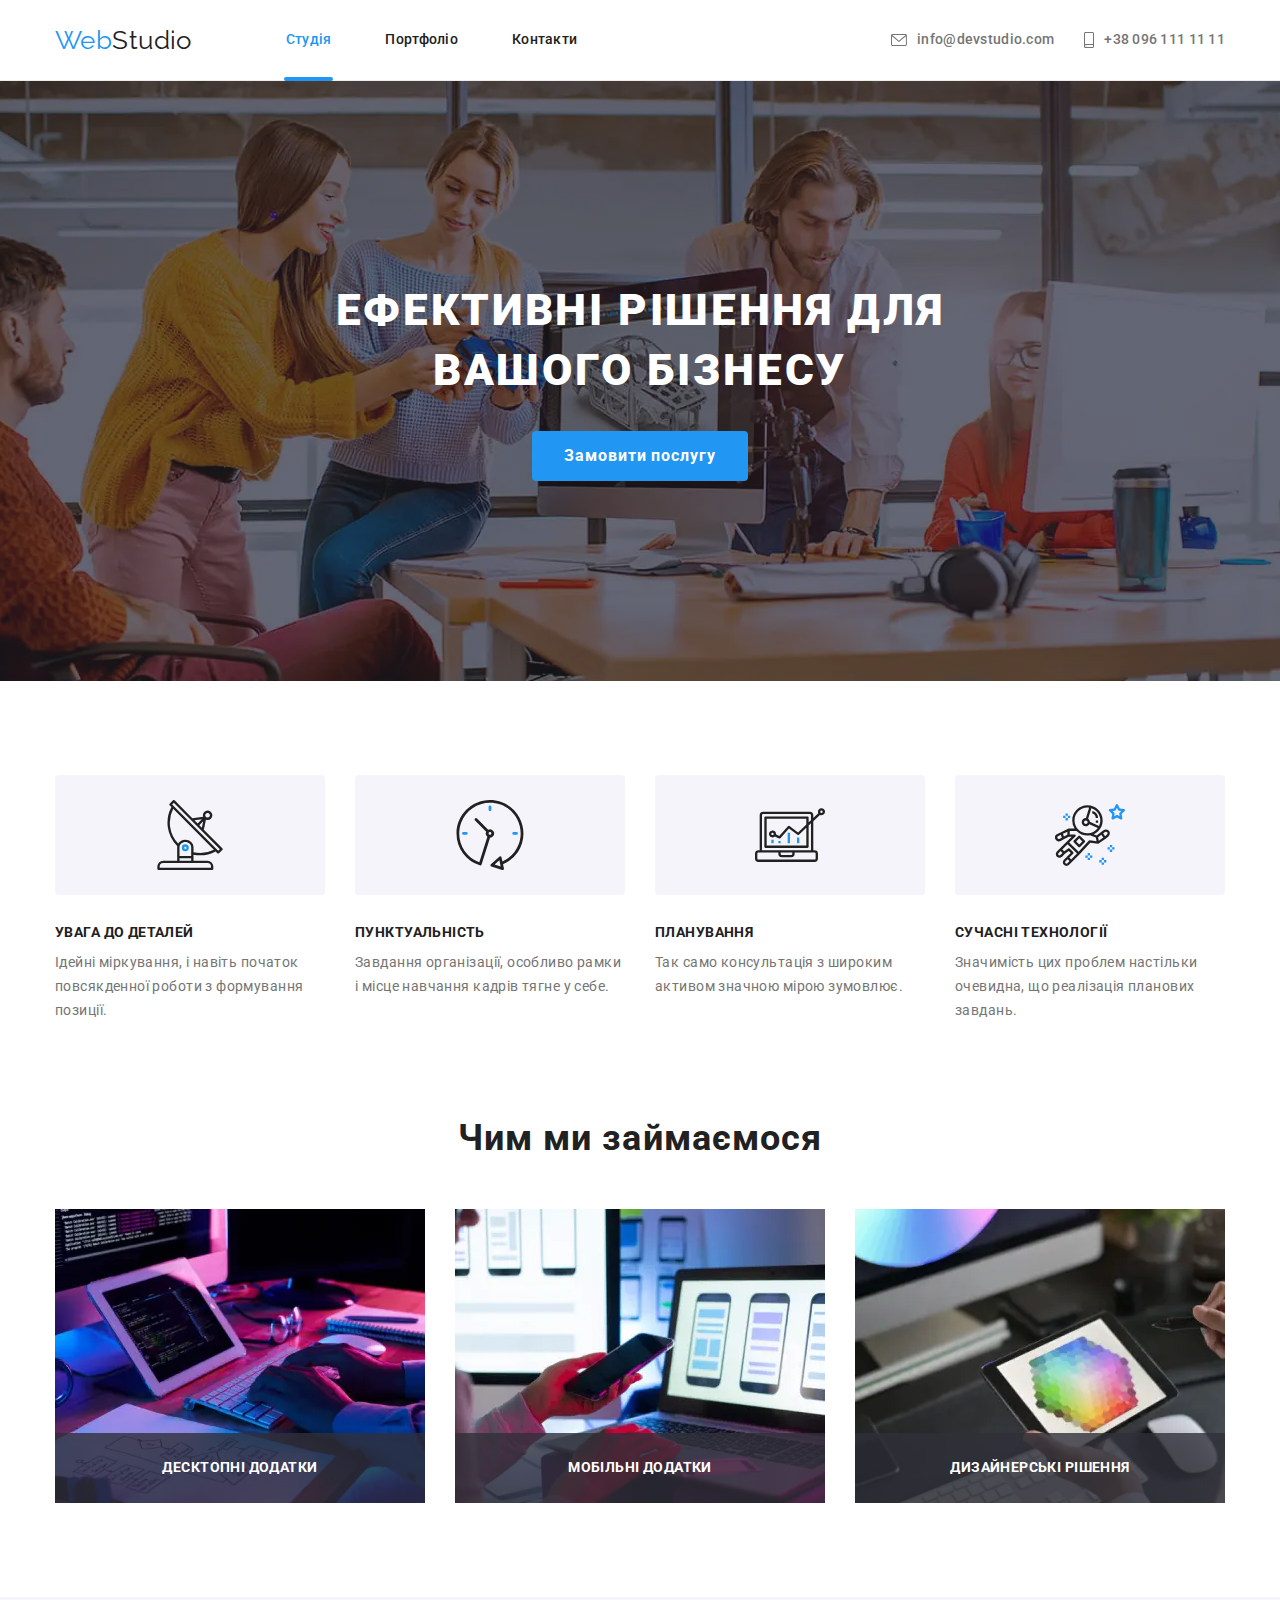
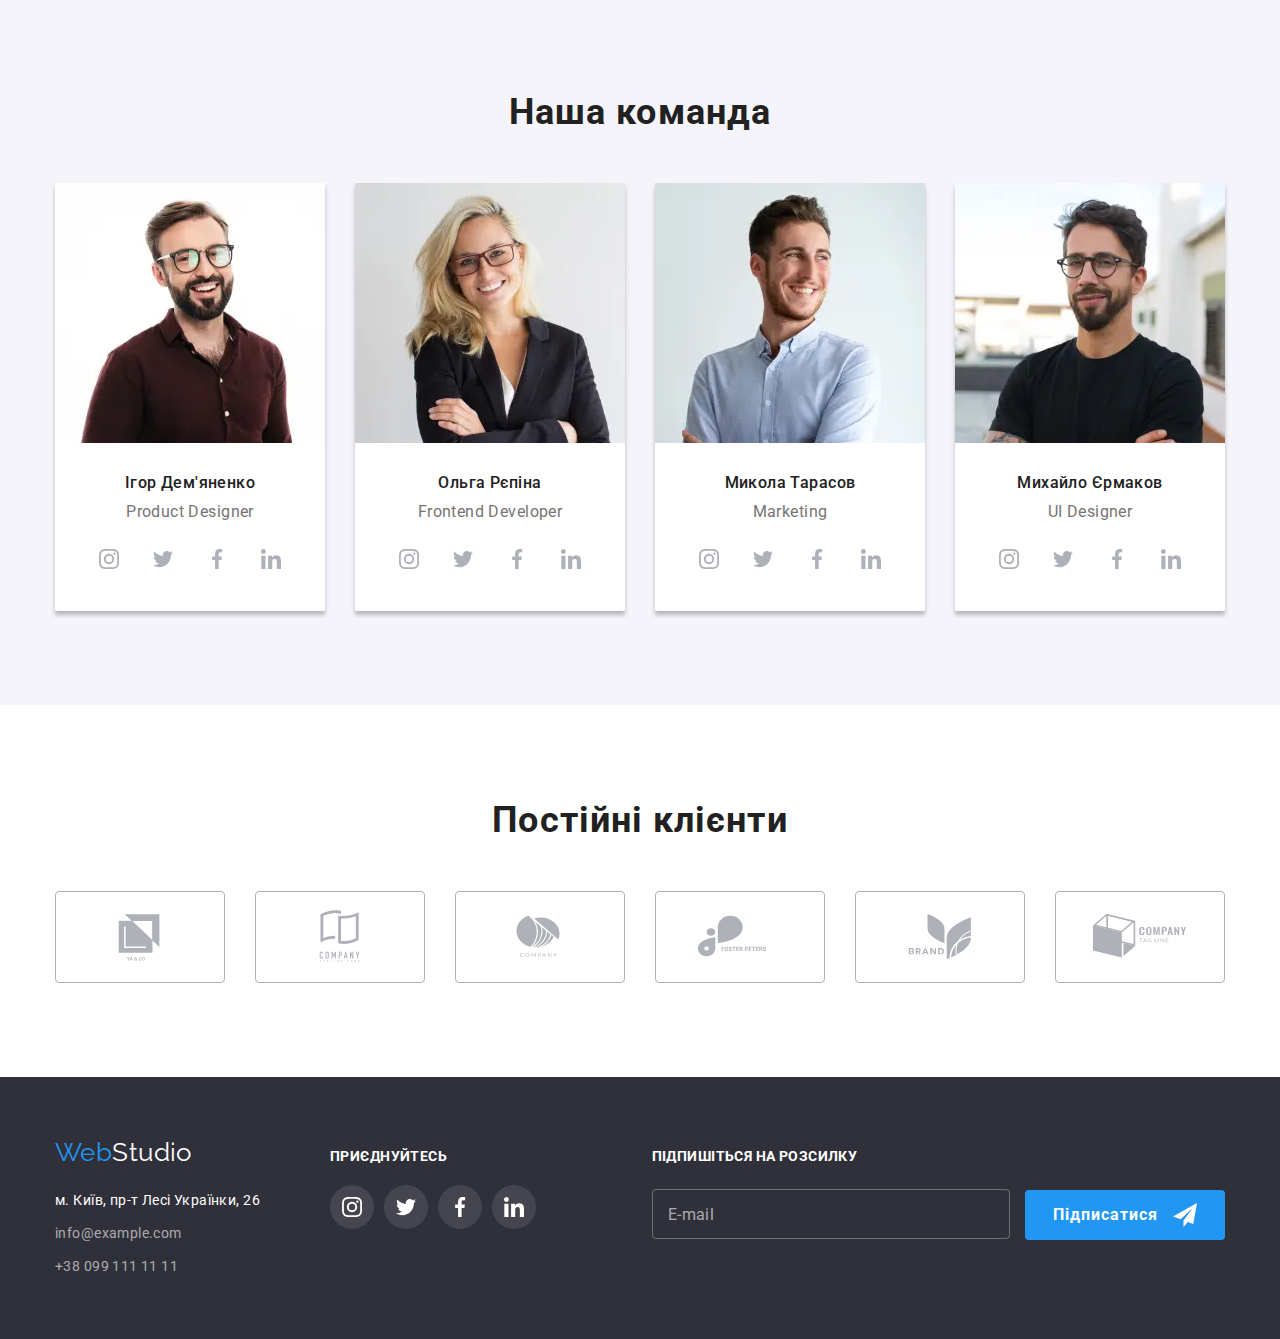
==== commit 7818dc4f: "Update" ====
--- a/index.html
+++ b/index.html
@@ -544,7 +544,7 @@
             </address>
           </div>
           <div class="invait">
-            <h2 class="invait__title">iiiприєднуйтесь</h2>
+            <h2 class="invait__title">приєднуйтесь</h2>
             <ul class="social">
               <li class="social__item">
                 <a href="" class="social__link"
